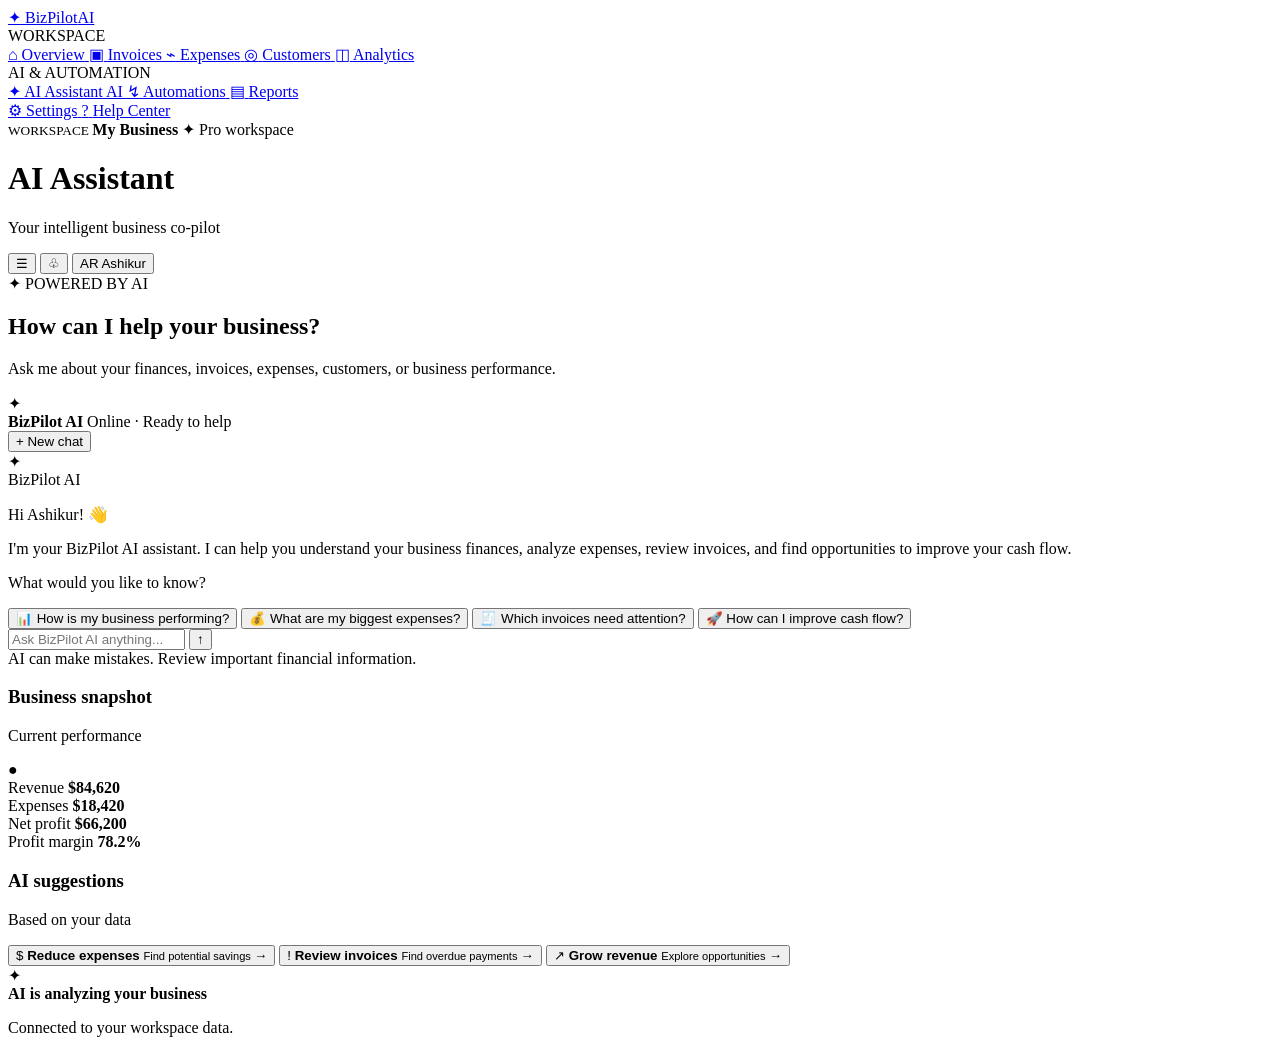
==== ai-assistant.html @ 926926c8 "Add BizPilot AI website with mobile navbar fix" ====
<!DOCTYPE html>
<html lang="en">

<head>

    <meta charset="UTF-8">

    <meta
        name="viewport"
        content="width=device-width, initial-scale=1.0"
    >

    <meta
        name="description"
        content="BizPilot AI intelligent business assistant"
    >

    <title>AI Assistant — BizPilot AI</title>
    <link rel="icon" type="image/png" href="images/favicon.png">
    <link rel="shortcut icon" href="images/favicon.ico">



    <!-- Google Fonts -->

    <link
        rel="preconnect"
        href="https://fonts.googleapis.com"
    >

    <link
        rel="preconnect"
        href="https://fonts.googleapis.com"
        crossorigin
    >

    <link
        href="https://fonts.googleapis.com/css2?family=DM+Sans:wght@400;500;600;700&family=Space+Grotesk:wght@400;500;600;700&display=swap"
        rel="stylesheet"
    >


    <!-- CSS -->

    <link
        rel="stylesheet"
        href="css/style.css"
    >

    <link
        rel="stylesheet"
        href="css/respon.css"
    >

</head>


<body>


<div class="dashboard-page">

    <div class="dashboard-bg"></div>


    <div class="dashboard-layout">


        <!-- =================================================
             SIDEBAR
        ================================================== -->

        <aside
            class="dashboard-sidebar"
            id="dashboardSidebar"
        >

            <!-- LOGO -->

            <a
                href="index.html"
                class="dashboard-logo"
            >

                <span class="dashboard-logo-icon">
                    ✦
                </span>

                <span class="dashboard-logo-text">
                    BizPilot<span>AI</span>
                </span>

            </a>


            <!-- WORKSPACE -->

            <div class="sidebar-section">

                <span class="sidebar-label">
                    WORKSPACE
                </span>


                <nav class="dashboard-nav">

                    <a href="dashboard.html">

                        <span class="nav-icon">⌂</span>

                        <span>Overview</span>

                    </a>


                    <a href="invoices.html">

                        <span class="nav-icon">▣</span>

                        <span>Invoices</span>

                    </a>


                    <a href="expenses.html">

                        <span class="nav-icon">⌁</span>

                        <span>Expenses</span>

                    </a>


                    <a href="customers.html">

                        <span class="nav-icon">◎</span>

                        <span>Customers</span>

                    </a>


                    <a href="analytics.html">

                        <span class="nav-icon">◫</span>

                        <span>Analytics</span>

                    </a>

                </nav>

            </div>


            <!-- AI & AUTOMATION -->

            <div class="sidebar-section">

                <span class="sidebar-label">
                    AI & AUTOMATION
                </span>


                <nav class="dashboard-nav">

                    <a
                        href="ai-assistant.html"
                        class="active"
                    >

                        <span class="nav-icon">✦</span>

                        <span>AI Assistant</span>

                        <span class="ai-label">
                            AI
                        </span>

                    </a>


                    <a href="#">

                        <span class="nav-icon">↯</span>

                        <span>Automations</span>

                    </a>


                    <a href="#">

                        <span class="nav-icon">▤</span>

                        <span>Reports</span>

                    </a>

                </nav>

            </div>


            <!-- SIDEBAR BOTTOM -->

            <div class="sidebar-bottom">

                <nav class="dashboard-nav">

                    <a href="#">

                        <span class="nav-icon">⚙</span>

                        <span>Settings</span>

                    </a>


                    <a href="#">

                        <span class="nav-icon">?</span>

                        <span>Help Center</span>

                    </a>

                </nav>


                <div class="workspace-card">

                    <small>
                        WORKSPACE
                    </small>

                    <strong>
                        My Business
                    </strong>

                    <span class="workspace-plan">
                        ✦ Pro workspace
                    </span>

                </div>

            </div>

        </aside>



        <!-- =================================================
             MAIN
        ================================================== -->

        <main class="dashboard-main">


            <!-- HEADER -->

            <header class="dashboard-header">

                <div class="header-title">

                    <h1>
                        AI Assistant
                    </h1>

                    <p>
                        Your intelligent business co-pilot
                    </p>

                </div>


                <div class="header-actions">

                    <button
                        type="button"
                        class="mobile-dashboard-menu"
                        id="dashboardMenuBtn"
                        aria-label="Open menu"
                    >
                        ☰
                    </button>


                    <button
                        type="button"
                        class="header-icon"
                        id="notificationBtn"
                        aria-label="Notifications"
                    >
                        ♧
                    </button>


                    <button
                        type="button"
                        class="user-button"
                    >

                        <span class="user-avatar">
                            AR
                        </span>

                        <span>
                            Ashikur
                        </span>

                    </button>

                </div>

            </header>



            <!-- =================================================
                 CONTENT
            ================================================== -->

            <section class="dashboard-content ai-assistant-page">


                <!-- PAGE INTRO -->

                <div class="ai-page-heading">

                    <div>

                        <span class="ai-page-badge">
                            ✦ POWERED BY AI
                        </span>

                        <h2>
                            How can I help your business?
                        </h2>

                        <p>
                            Ask me about your finances, invoices, expenses, customers, or business performance.
                        </p>

                    </div>

                </div>



                <!-- =================================================
                     AI CHAT LAYOUT
                ================================================== -->

                <div class="ai-assistant-layout">


                    <!-- CHAT -->

                    <div class="dash-card ai-chat-card">


                        <!-- CHAT HEADER -->

                        <div class="ai-chat-header">

                            <div class="ai-agent-info">

                                <div class="ai-agent-avatar">
                                    ✦
                                </div>

                                <div>

                                    <strong>
                                        BizPilot AI
                                    </strong>

                                    <span>
                                        Online · Ready to help
                                    </span>

                                </div>

                            </div>


                            <button
                                type="button"
                                class="ai-new-chat-btn"
                                id="newChatBtn"
                            >
                                + New chat
                            </button>

                        </div>



                        <!-- CHAT MESSAGES -->

                        <div
                            class="ai-chat-messages"
                            id="aiChatMessages"
                        >


                            <!-- AI MESSAGE -->

                            <div class="ai-message assistant">

                                <div class="ai-message-avatar">
                                    ✦
                                </div>

                                <div class="ai-message-content">

                                    <span class="ai-message-name">
                                        BizPilot AI
                                    </span>

                                    <div class="ai-message-bubble">

                                        <p>
                                            Hi Ashikur! 👋
                                        </p>

                                        <p>
                                            I'm your BizPilot AI assistant. I can help you understand your business finances, analyze expenses, review invoices, and find opportunities to improve your cash flow.
                                        </p>

                                        <p>
                                            What would you like to know?
                                        </p>

                                    </div>

                                </div>

                            </div>


                            <!-- QUICK QUESTIONS -->

                            <div class="ai-quick-prompts">

                                <button
                                    type="button"
                                    class="ai-prompt-btn"
                                    data-prompt="How is my business performing this month?"
                                >
                                    📊 How is my business performing?
                                </button>


                                <button
                                    type="button"
                                    class="ai-prompt-btn"
                                    data-prompt="Show me my biggest expenses."
                                >
                                    💰 What are my biggest expenses?
                                </button>


                                <button
                                    type="button"
                                    class="ai-prompt-btn"
                                    data-prompt="Which invoices need my attention?"
                                >
                                    🧾 Which invoices need attention?
                                </button>


                                <button
                                    type="button"
                                    class="ai-prompt-btn"
                                    data-prompt="How can I improve my cash flow?"
                                >
                                    🚀 How can I improve cash flow?
                                </button>

                            </div>

                        </div>



                        <!-- CHAT INPUT -->

                        <form
                            class="ai-chat-input-area"
                            id="aiChatForm"
                        >

                            <div class="ai-chat-input-wrapper">

                                <input
                                    type="text"
                                    id="aiChatInput"
                                    placeholder="Ask BizPilot AI anything..."
                                    autocomplete="off"
                                >


                                <button
                                    type="submit"
                                    class="ai-send-btn"
                                    aria-label="Send message"
                                >
                                    ↑
                                </button>

                            </div>


                            <span class="ai-input-hint">
                                AI can make mistakes. Review important financial information.
                            </span>

                        </form>

                    </div>



                    <!-- =================================================
                         AI SIDEBAR
                    ================================================== -->

                    <aside class="ai-insights-column">


                        <!-- BUSINESS SNAPSHOT -->

                        <div class="dash-card ai-snapshot-card">

                            <div class="ai-side-heading">

                                <div>

                                    <h3>
                                        Business snapshot
                                    </h3>

                                    <p>
                                        Current performance
                                    </p>

                                </div>

                                <span>
                                    ●
                                </span>

                            </div>


                            <div class="ai-snapshot-item">

                                <span>
                                    Revenue
                                </span>

                                <strong>
                                    $84,620
                                </strong>

                            </div>


                            <div class="ai-snapshot-item">

                                <span>
                                    Expenses
                                </span>

                                <strong>
                                    $18,420
                                </strong>

                            </div>


                            <div class="ai-snapshot-item">

                                <span>
                                    Net profit
                                </span>

                                <strong>
                                    $66,200
                                </strong>

                            </div>


                            <div class="ai-snapshot-item">

                                <span>
                                    Profit margin
                                </span>

                                <strong>
                                    78.2%
                                </strong>

                            </div>

                        </div>



                        <!-- AI SUGGESTIONS -->

                        <div class="dash-card ai-suggestions-card">

                            <div class="ai-side-heading">

                                <div>

                                    <h3>
                                        AI suggestions
                                    </h3>

                                    <p>
                                        Based on your data
                                    </p>

                                </div>

                            </div>


                            <button
                                type="button"
                                class="ai-suggestion-item"
                                data-prompt="Find expenses that I could reduce."
                            >

                                <span class="ai-suggestion-icon">
                                    $
                                </span>

                                <span>

                                    <strong>
                                        Reduce expenses
                                    </strong>

                                    <small>
                                        Find potential savings
                                    </small>

                                </span>

                                <span>
                                    →
                                </span>

                            </button>


                            <button
                                type="button"
                                class="ai-suggestion-item"
                                data-prompt="Analyze my unpaid invoices."
                            >

                                <span class="ai-suggestion-icon">
                                    !
                                </span>

                                <span>

                                    <strong>
                                        Review invoices
                                    </strong>

                                    <small>
                                        Find overdue payments
                                    </small>

                                </span>

                                <span>
                                    →
                                </span>

                            </button>


                            <button
                                type="button"
                                class="ai-suggestion-item"
                                data-prompt="Give me three ways to grow revenue."
                            >

                                <span class="ai-suggestion-icon">
                                    ↗
                                </span>

                                <span>

                                    <strong>
                                        Grow revenue
                                    </strong>

                                    <small>
                                        Explore opportunities
                                    </small>

                                </span>

                                <span>
                                    →
                                </span>

                            </button>

                        </div>



                        <!-- AI STATUS -->

                        <div class="ai-status-card">

                            <span class="ai-status-icon">
                                ✦
                            </span>

                            <div>

                                <strong>
                                    AI is analyzing your business
                                </strong>

                                <p>
                                    Connected to your workspace data.
                                </p>

                            </div>

                        </div>

                    </aside>

                </div>


            </section>

        </main>

    </div>

</div>



<!-- JAVASCRIPT -->

<script src="js/main.js"></script>

<script src="js/assistant.js"></script>


</body>

</html>
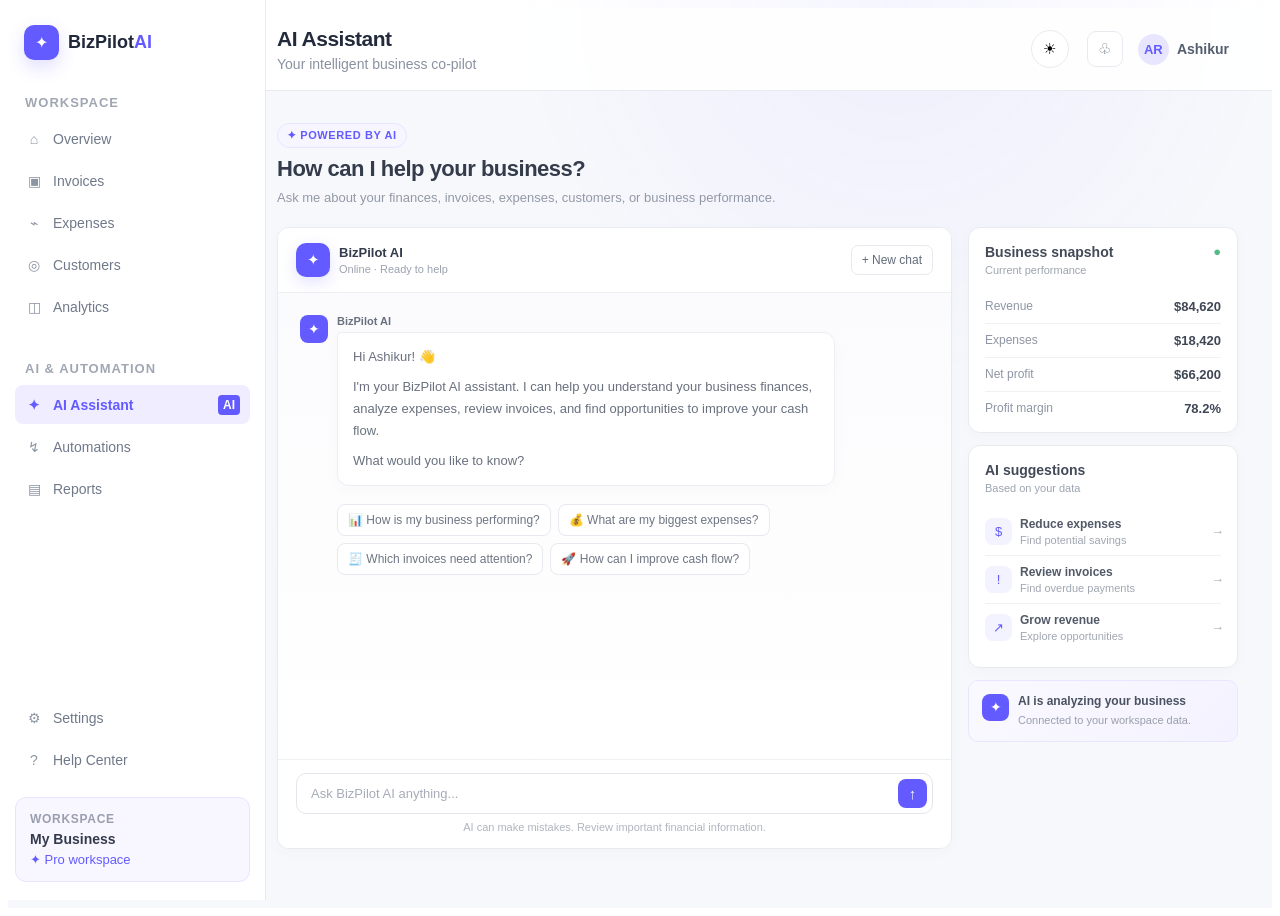
==== commit 60f9b4e6: "Refactor HTML structure and add theme toggle" ====
--- a/ai-assistant.html
+++ b/ai-assistant.html
@@ -15,9 +15,9 @@
         content="BizPilot AI intelligent business assistant"
     >
 
-    <title>AI Assistant — BizPilot AI</title>
-    <link rel="icon" type="image/png" href="images/favicon.png">
-    <link rel="shortcut icon" href="images/favicon.ico">
+    <title>AI Assistant — BizPilot AI</title>
+    <link rel="icon" type="image/png" href="images/favicon.png">
+    <link rel="shortcut icon" href="images/favicon.ico">
 
 
 
@@ -275,6 +275,17 @@
 
 
                 <div class="header-actions">
+
+                    <button
+                        type="button"
+                        class="theme-toggle-btn"
+                        id="themeToggleBtn"
+                        aria-label="Toggle dark mode"
+                        title="Toggle dark mode"
+                    >
+                        <span class="theme-icon-light">☀</span>
+                        <span class="theme-icon-dark">☾</span>
+                    </button>
 
                     <button
                         type="button"
@@ -767,4 +778,4 @@
 
 </body>
 
-</html>+</html>
--- a/css/style.css
+++ b/css/style.css
@@ -0,0 +1,6958 @@
+/* =========================================================
+   BIZPILOT AI — LANDING PAGE
+   Add at the END of style.css
+========================================================= */
+
+
+/* =========================================================
+   LANDING VARIABLES
+========================================================= */
+
+.landing-page {
+    --landing-primary: #635bff;
+    --landing-primary-dark: #5148e8;
+    --landing-text: #182033;
+    --landing-muted: #737c8d;
+    --landing-border: #e8eaf0;
+    --landing-bg: #ffffff;
+    --landing-soft: #f7f8fc;
+
+    position: relative;
+
+    width: 100%;
+    min-height: 100vh;
+
+    overflow: hidden;
+
+    background: #ffffff;
+
+    color: var(--landing-text);
+}
+
+
+/* =========================================================
+   COMMON CONTAINER
+========================================================= */
+
+.landing-container {
+    width: min(1180px, calc(100% - 48px));
+
+    margin: 0 auto;
+}
+
+
+/* =========================================================
+   HEADER
+========================================================= */
+
+.landing-header {
+    position: relative;
+    z-index: 100;
+
+    width: 100%;
+
+    border-bottom: 1px solid rgba(232, 234, 240, 0.7);
+
+    background: rgba(255, 255, 255, 0.86);
+
+    backdrop-filter: blur(16px);
+    -webkit-backdrop-filter: blur(16px);
+}
+
+
+.landing-nav {
+    display: flex;
+    align-items: center;
+    justify-content: space-between;
+
+    min-height: 76px;
+
+    gap: 30px;
+}
+
+
+/* =========================================================
+   LOGO
+========================================================= */
+
+.landing-logo {
+    display: inline-flex;
+    align-items: center;
+
+    flex-shrink: 0;
+
+    gap: 9px;
+
+    color: var(--landing-text);
+
+    text-decoration: none;
+}
+
+
+.landing-logo-icon {
+    display: flex;
+    align-items: center;
+    justify-content: center;
+
+    width: 35px;
+    height: 35px;
+
+    border-radius: 10px;
+
+    background: var(--landing-primary);
+
+    color: #ffffff;
+
+    font-size: 16px;
+    font-weight: 700;
+
+    box-shadow:
+        0 7px 18px rgba(99, 91, 255, 0.22);
+}
+
+
+.landing-logo-name {
+    color: #1d2537;
+
+    font-family: "Space Grotesk", sans-serif;
+
+    font-size: 19px;
+    font-weight: 700;
+    letter-spacing: -0.4px;
+}
+
+
+.landing-logo-name span {
+    color: var(--landing-primary);
+}
+
+
+/* =========================================================
+   NAVIGATION
+========================================================= */
+
+.landing-navigation {
+    display: flex;
+    align-items: center;
+
+    gap: 30px;
+
+    margin-left: auto;
+}
+
+
+.landing-navigation a {
+    position: relative;
+
+    color: #697284;
+
+    font-size: 14px;
+    font-weight: 500;
+
+    text-decoration: none;
+
+    transition:
+        color 0.2s ease;
+}
+
+
+.landing-navigation a:hover {
+    color: var(--landing-primary);
+}
+
+
+/* =========================================================
+   NAV ACTIONS
+========================================================= */
+
+.landing-nav-actions {
+    display: flex;
+    align-items: center;
+
+    gap: 10px;
+}
+
+
+.landing-login-btn {
+    display: inline-flex;
+    align-items: center;
+    justify-content: center;
+
+    min-height: 38px;
+
+    padding: 0 13px;
+
+    color: #596274;
+
+    font-size: 15px;
+    font-weight: 600;
+
+    text-decoration: none;
+
+    transition:
+        color 0.2s ease;
+}
+
+
+.landing-login-btn:hover {
+    color: var(--landing-primary);
+}
+
+
+.landing-start-btn {
+    display: inline-flex;
+    align-items: center;
+    justify-content: center;
+
+    min-height: 39px;
+
+    padding: 0 17px;
+
+    border-radius: 9px;
+
+    background: var(--landing-primary);
+
+    color: #ffffff;
+
+    font-size: 14px;
+    font-weight: 600;
+
+    text-decoration: none;
+
+    box-shadow:
+        0 7px 18px rgba(99, 91, 255, 0.18);
+
+    transition:
+        background 0.2s ease,
+        transform 0.2s ease,
+        box-shadow 0.2s ease;
+}
+
+
+.landing-start-btn:hover {
+    background: var(--landing-primary-dark);
+
+    transform: translateY(-1px);
+
+    box-shadow:
+        0 10px 22px rgba(99, 91, 255, 0.25);
+}
+
+
+.landing-menu-btn {
+    display: none;
+
+    width: 39px;
+    height: 39px;
+
+    padding: 0;
+
+    border: 1px solid var(--landing-border);
+    border-radius: 9px;
+
+    background: #ffffff;
+
+    color: #4f5869;
+
+    font-size: 18px;
+
+    cursor: pointer;
+}
+
+
+/* =========================================================
+   HERO
+========================================================= */
+
+.landing-hero {
+    position: relative;
+
+    padding: 92px 0 75px;
+
+    text-align: center;
+
+    background:
+        radial-gradient(
+            circle at 50% 0%,
+            rgba(99, 91, 255, 0.09),
+            transparent 42%
+        );
+}
+
+
+.landing-hero::before {
+    content: "";
+
+    position: absolute;
+
+    top: 60px;
+    left: 50%;
+
+    width: 620px;
+    height: 360px;
+
+    transform: translateX(-50%);
+
+    border-radius: 50%;
+
+    background: rgba(99, 91, 255, 0.045);
+
+    filter: blur(50px);
+
+    pointer-events: none;
+}
+
+
+/* =========================================================
+   HERO BADGE
+========================================================= */
+
+.landing-hero-badge {
+    position: relative;
+    z-index: 1;
+
+    display: inline-flex;
+    align-items: center;
+
+    gap: 8px;
+
+    padding: 7px 12px;
+
+    border: 1px solid #e5e3ff;
+    border-radius: 30px;
+
+    background: #f8f7ff;
+
+    color: #625bc9;
+
+    font-size: 15px;
+    font-weight: 600;
+}
+
+
+.landing-hero-badge span {
+    color: var(--landing-primary);
+
+    font-size: 14px;
+}
+
+
+/* =========================================================
+   HERO TITLE
+========================================================= */
+
+.landing-hero-title {
+    position: relative;
+    z-index: 1;
+
+    max-width: 820px;
+
+    margin: 23px auto 0;
+
+    color: #172033;
+
+    font-family: "Space Grotesk", sans-serif;
+
+    font-size: clamp(48px, 6vw, 76px);
+    line-height: 1.04;
+
+    font-weight: 700;
+
+    letter-spacing: -3.2px;
+}
+
+
+.landing-hero-title span {
+    color: var(--landing-primary);
+}
+
+
+/* =========================================================
+   HERO TEXT
+========================================================= */
+
+.landing-hero-text {
+    position: relative;
+    z-index: 1;
+
+    max-width: 660px;
+
+    margin: 24px auto 0;
+
+    color: #727b8c;
+
+    font-size: 16px;
+    line-height: 1.75;
+}
+
+
+/* =========================================================
+   HERO ACTIONS
+========================================================= */
+
+.landing-hero-actions {
+    position: relative;
+    z-index: 1;
+
+    display: flex;
+    align-items: center;
+    justify-content: center;
+
+    gap: 11px;
+
+    margin-top: 30px;
+}
+
+
+.landing-primary-btn {
+    display: inline-flex;
+    align-items: center;
+    justify-content: center;
+
+    gap: 10px;
+
+    min-height: 45px;
+
+    padding: 0 19px;
+
+    border: 0;
+    border-radius: 10px;
+
+    background: var(--landing-primary);
+
+    color: #ffffff;
+
+    font-size: 14px;
+    font-weight: 700;
+
+    text-decoration: none;
+
+    box-shadow:
+        0 9px 22px rgba(99, 91, 255, 0.18);
+
+    transition:
+        background 0.2s ease,
+        transform 0.2s ease,
+        box-shadow 0.2s ease;
+}
+
+
+.landing-primary-btn:hover {
+    background: var(--landing-primary-dark);
+
+    transform: translateY(-2px);
+
+    box-shadow:
+        0 12px 26px rgba(99, 91, 255, 0.26);
+}
+
+
+.landing-primary-btn span {
+    font-size: 15px;
+}
+
+
+.landing-outline-btn {
+    display: inline-flex;
+    align-items: center;
+    justify-content: center;
+
+    gap: 9px;
+
+    min-height: 45px;
+
+    padding: 0 18px;
+
+    border: 1px solid #dedfe7;
+    border-radius: 10px;
+
+    background: #ffffff;
+
+    color: #596274;
+
+    font-size: 14px;
+    font-weight: 600;
+
+    text-decoration: none;
+
+    transition:
+        border-color 0.2s ease,
+        color 0.2s ease,
+        background 0.2s ease;
+}
+
+
+.landing-outline-btn:hover {
+    border-color: #c9c6ff;
+
+    background: #faf9ff;
+
+    color: var(--landing-primary);
+}
+
+
+.landing-outline-btn span {
+    font-size: 13px;
+}
+
+
+/* =========================================================
+   HERO TRUST
+========================================================= */
+
+.landing-trust {
+    position: relative;
+    z-index: 1;
+
+    display: flex;
+    align-items: center;
+    justify-content: center;
+
+    flex-wrap: wrap;
+
+    gap: 18px;
+
+    margin-top: 20px;
+
+    color: #9aa1ae;
+
+    font-size: 15px;
+}
+
+
+.landing-trust span {
+    white-space: nowrap;
+}
+
+
+/* =========================================================
+   PRODUCT PREVIEW
+========================================================= */
+
+.landing-product-preview {
+    position: relative;
+    z-index: 2;
+
+    width: 100%;
+
+    margin: 62px auto 0;
+
+    overflow: hidden;
+
+    border: 1px solid #dddfea;
+    border-radius: 17px;
+
+    background: #ffffff;
+
+    text-align: left;
+
+    box-shadow:
+        0 30px 70px rgba(31, 37, 56, 0.12),
+        0 5px 20px rgba(31, 37, 56, 0.04);
+}
+
+
+/* =========================================================
+   BROWSER BAR
+========================================================= */
+
+.preview-browser-bar {
+    display: flex;
+    align-items: center;
+
+    height: 42px;
+
+    padding: 0 15px;
+
+    border-bottom: 1px solid #eceef3;
+
+    background: #fafbfc;
+}
+
+
+.preview-browser-dots {
+    display: flex;
+
+    gap: 5px;
+}
+
+
+.preview-browser-dots span {
+    display: block;
+
+    width: 7px;
+    height: 7px;
+
+    border-radius: 50%;
+
+    background: #d7dae2;
+}
+
+
+.preview-browser-address {
+    position: absolute;
+
+    left: 50%;
+
+    transform: translateX(-50%);
+
+    min-width: 220px;
+
+    padding: 5px 13px;
+
+    border: 1px solid #e7e9ee;
+    border-radius: 6px;
+
+    background: #ffffff;
+
+    color: #9ba2af;
+
+    font-size: 13px;
+
+    text-align: center;
+}
+
+
+/* =========================================================
+   PREVIEW DASHBOARD
+========================================================= */
+
+.preview-dashboard {
+    display: grid;
+
+    grid-template-columns: 185px minmax(0, 1fr);
+
+    min-height: 490px;
+}
+
+
+/* =========================================================
+   PREVIEW SIDEBAR
+========================================================= */
+
+.preview-sidebar {
+    padding: 22px 13px;
+
+    border-right: 1px solid #eceef3;
+
+    background: #fbfbfd;
+}
+
+
+.preview-sidebar-logo {
+    display: flex;
+    align-items: center;
+
+    gap: 7px;
+
+    margin-bottom: 30px;
+
+    padding-left: 7px;
+
+    color: #252c3d;
+
+    font-family: "Space Grotesk", sans-serif;
+
+    font-size: 14px;
+    font-weight: 700;
+}
+
+
+.preview-sidebar-logo span:first-child {
+    display: flex;
+    align-items: center;
+    justify-content: center;
+
+    width: 23px;
+    height: 23px;
+
+    border-radius: 7px;
+
+    background: var(--landing-primary);
+
+    color: #ffffff;
+
+    font-size: 14px;
+}
+
+
+.preview-sidebar-logo span:last-child {
+    color: var(--landing-primary);
+}
+
+
+.preview-sidebar-label {
+    display: block;
+
+    margin: 0 7px 9px;
+
+    color: #a1a8b5;
+
+    font-size: 12px;
+    font-weight: 700;
+
+    letter-spacing: 0.7px;
+}
+
+
+.preview-sidebar-label:not(:first-of-type) {
+    margin-top: 27px;
+}
+
+
+.preview-nav-item {
+    display: flex;
+    align-items: center;
+
+    gap: 9px;
+
+    min-height: 32px;
+
+    margin-bottom: 3px;
+
+    padding: 0 8px;
+
+    border-radius: 7px;
+
+    color: #747d8e;
+
+    font-size: 13px;
+}
+
+
+.preview-nav-item span {
+    width: 13px;
+
+    color: #8b93a1;
+
+    text-align: center;
+}
+
+
+.preview-nav-item.active {
+    background: #efedff;
+
+    color: var(--landing-primary);
+
+    font-weight: 600;
+}
+
+
+.preview-nav-item.active span {
+    color: var(--landing-primary);
+}
+
+
+.preview-nav-item b {
+    margin-left: auto;
+
+    padding: 2px 5px;
+
+    border-radius: 4px;
+
+    background: var(--landing-primary);
+
+    color: #ffffff;
+
+    font-size: 11px;
+}
+
+
+/* =========================================================
+   PREVIEW CONTENT
+========================================================= */
+
+.preview-content {
+    min-width: 0;
+
+    padding: 25px 26px;
+
+    background: #ffffff;
+}
+
+
+.preview-content-header {
+    display: flex;
+    align-items: flex-start;
+    justify-content: space-between;
+
+    gap: 15px;
+}
+
+
+.preview-content-header h3 {
+    margin: 0 0 5px;
+
+    color: #252c3d;
+
+    font-family: "Space Grotesk", sans-serif;
+
+    font-size: 18px;
+    font-weight: 700;
+}
+
+
+.preview-content-header p {
+    margin: 0;
+
+    color: #929aa8;
+
+    font-size: 13px;
+}
+
+
+.preview-user {
+    display: flex;
+    align-items: center;
+    justify-content: center;
+
+    width: 31px;
+    height: 31px;
+
+    border-radius: 50%;
+
+    background: #e9e7ff;
+
+    color: var(--landing-primary);
+
+    font-size: 13px;
+    font-weight: 700;
+}
+
+
+/* =========================================================
+   PREVIEW STAT GRID
+========================================================= */
+
+.preview-stat-grid {
+    display: grid;
+
+    grid-template-columns: repeat(4, 1fr);
+
+    gap: 10px;
+
+    margin-top: 24px;
+}
+
+
+.preview-stat-card {
+    min-width: 0;
+
+    padding: 14px;
+
+    border: 1px solid #eceef3;
+    border-radius: 10px;
+
+    background: #ffffff;
+}
+
+
+.preview-stat-card span {
+    display: block;
+
+    margin-bottom: 8px;
+
+    color: #8e96a5;
+
+    font-size: 13px;
+}
+
+
+.preview-stat-card strong {
+    display: block;
+
+    color: #293145;
+
+    font-family: "Space Grotesk", sans-serif;
+
+    font-size: 17px;
+    font-weight: 700;
+}
+
+
+.preview-stat-card small {
+    display: block;
+
+    margin-top: 5px;
+
+    color: #5eae88;
+
+    font-size: 12px;
+}
+
+
+/* =========================================================
+   PREVIEW LOWER GRID
+========================================================= */
+
+.preview-lower-grid {
+    display: grid;
+
+    grid-template-columns: minmax(0, 1fr) 220px;
+
+    gap: 12px;
+
+    margin-top: 14px;
+}
+
+
+/* =========================================================
+   CHART CARD
+========================================================= */
+
+.preview-chart-card {
+    min-height: 225px;
+
+    padding: 17px;
+
+    border: 1px solid #eceef3;
+    border-radius: 11px;
+
+    background: #ffffff;
+}
+
+
+.preview-card-title {
+    display: flex;
+    align-items: flex-start;
+    justify-content: space-between;
+
+    gap: 10px;
+}
+
+
+.preview-card-title strong {
+    display: block;
+
+    color: #343b4b;
+
+    font-size: 14px;
+}
+
+
+.preview-card-title small {
+    display: block;
+
+    margin-top: 3px;
+
+    color: #a0a7b3;
+
+    font-size: 12px;
+}
+
+
+.preview-card-title > span {
+    color: #353d50;
+
+    font-size: 14px;
+    font-weight: 700;
+}
+
+
+/* =========================================================
+   CHART
+========================================================= */
+
+.preview-chart {
+    display: flex;
+    align-items: flex-end;
+
+    gap: 7px;
+
+    height: 145px;
+
+    margin-top: 18px;
+
+    padding: 10px 5px 0;
+
+    border-bottom: 1px solid #edf0f4;
+
+    background:
+        repeating-linear-gradient(
+            to top,
+            transparent 0,
+            transparent 35px,
+            #f0f1f5 36px
+        );
+}
+
+
+.preview-chart-line {
+    flex: 1;
+
+    min-width: 8px;
+
+    max-width: 20 px;
+
+    border-radius: 4px 4px 0 0;
+
+    background: #8d87ff;
+
+    opacity: 0.9;
+}
+
+
+/* =========================================================
+   AI PREVIEW CARD
+========================================================= */
+
+.preview-ai-card {
+    position: relative;
+
+    min-height: 225px;
+
+    padding: 19px;
+
+    overflow: hidden;
+
+    border: 1px solid #e5e3ff;
+    border-radius: 11px;
+
+    background:
+        linear-gradient(
+            145deg,
+            #f7f6ff,
+            #ffffff
+        );
+}
+
+
+.preview-ai-icon {
+    display: flex;
+    align-items: center;
+    justify-content: center;
+
+    width: 34px;
+    height: 34px;
+
+    margin-bottom: 14px;
+
+    border-radius: 10px;
+
+    background: var(--landing-primary);
+
+    color: #ffffff;
+
+    font-size: 15px;
+
+    box-shadow:
+        0 7px 16px rgba(99, 91, 255, 0.18);
+}
+
+
+.preview-ai-card strong {
+    display: block;
+
+    margin-bottom: 8px;
+
+    color: #343b4b;
+
+    font-size: 14px;
+}
+
+
+.preview-ai-card p {
+    margin: 0;
+
+    color: #7c8493;
+
+    font-size: 13px;
+    line-height: 1.7;
+}
+
+
+.preview-ai-card a {
+    position: absolute;
+
+    left: 19px;
+    bottom: 18px;
+
+    color: var(--landing-primary);
+
+    font-size: 13px;
+    font-weight: 700;
+
+    text-decoration: none;
+}
+
+
+/* =========================================================
+   SECTION
+========================================================= */
+
+.landing-section {
+    padding: 105px 0;
+}
+
+
+.landing-section-heading {
+    max-width: 650px;
+
+    margin: 0 auto 52px;
+
+    text-align: center;
+}
+
+
+.landing-section-heading > span {
+    display: inline-block;
+
+    margin-bottom: 12px;
+
+    color: var(--landing-primary);
+
+    font-size: 13px;
+    font-weight: 700;
+
+    letter-spacing: 1.3px;
+}
+
+
+.landing-section-heading h2 {
+    margin: 0;
+
+    color: #1b2335;
+
+    font-family: "Space Grotesk", sans-serif;
+
+    font-size: clamp(30px, 4vw, 45px);
+
+    line-height: 1.15;
+
+    letter-spacing: -1.5px;
+}
+
+
+.landing-section-heading p {
+    max-width: 550px;
+
+    margin: 15px auto 0;
+
+    color: #7c8595;
+
+    font-size: 14px;
+
+    line-height: 1.7;
+}
+
+
+/* =========================================================
+   FEATURES
+========================================================= */
+
+.landing-feature-grid {
+    display: grid;
+
+    grid-template-columns: repeat(3, 1fr);
+
+    gap: 16px;
+}
+
+
+.landing-feature-card {
+    min-height: 225px;
+
+    padding: 24px;
+
+    border: 1px solid var(--landing-border);
+    border-radius: 14px;
+
+    background: #ffffff;
+
+    transition:
+        transform 0.25s ease,
+        box-shadow 0.25s ease,
+        border-color 0.25s ease;
+}
+
+
+.landing-feature-card:hover {
+    transform: translateY(-4px);
+
+    border-color: #dcd9ff;
+
+    box-shadow:
+        0 16px 35px rgba(31, 37, 56, 0.07);
+}
+
+
+.landing-feature-icon {
+    display: flex;
+    align-items: center;
+    justify-content: center;
+
+    width: 40px;
+    height: 40px;
+
+    margin-bottom: 20px;
+
+    border-radius: 11px;
+
+    background: #f0efff;
+
+    color: var(--landing-primary);
+
+    font-size: 16px;
+    font-weight: 700;
+}
+
+
+.landing-feature-card h3 {
+    margin: 0 0 8px;
+
+    color: #2b3345;
+
+    font-family: "Space Grotesk", sans-serif;
+
+    font-size: 16px;
+}
+
+
+.landing-feature-card p {
+    margin: 0;
+
+    color: #7c8595;
+
+    font-size: 14px;
+
+    line-height: 1.7;
+}
+
+
+.landing-feature-card a {
+    display: inline-block;
+
+    margin-top: 17px;
+
+    color: var(--landing-primary);
+
+    font-size: 14px;
+    font-weight: 700;
+
+    text-decoration: none;
+}
+
+
+/* =========================================================
+   HOW IT WORKS
+========================================================= */
+
+.landing-how-section {
+    background: #f8f9fc;
+}
+
+
+.landing-steps {
+    display: grid;
+
+    grid-template-columns: repeat(3, 1fr);
+
+    gap: 18px;
+}
+
+
+.landing-step {
+    position: relative;
+
+    padding: 28px;
+
+    border: 1px solid #e8eaf0;
+    border-radius: 14px;
+
+    background: #ffffff;
+}
+
+
+.landing-step-number {
+    position: absolute;
+
+    top: 20px;
+    right: 21px;
+
+    color: #d7d9e1;
+
+    font-family: "Space Grotesk", sans-serif;
+
+    font-size: 14px;
+    font-weight: 700;
+}
+
+
+.landing-step-icon {
+    display: flex;
+    align-items: center;
+    justify-content: center;
+
+    width: 43px;
+    height: 43px;
+
+    margin-bottom: 21px;
+
+    border-radius: 12px;
+
+    background: #f0efff;
+
+    color: var(--landing-primary);
+
+    font-size: 17px;
+    font-weight: 700;
+}
+
+
+.landing-step h3 {
+    margin: 0 0 9px;
+
+    color: #2b3345;
+
+    font-family: "Space Grotesk", sans-serif;
+
+    font-size: 16px;
+}
+
+
+.landing-step p {
+    margin: 0;
+
+    color: #7d8696;
+
+    font-size: 14px;
+
+    line-height: 1.7;
+}
+
+
+/* =========================================================
+   SOLUTIONS
+========================================================= */
+
+.landing-solution-box {
+    display: grid;
+
+    grid-template-columns: 1fr 0.85fr;
+
+    min-height: 440px;
+
+    overflow: hidden;
+
+    border-radius: 19px;
+
+    background:
+        linear-gradient(
+            135deg,
+            #f3f2ff,
+            #fafaff
+        );
+
+    border: 1px solid #e4e2ff;
+}
+
+
+.landing-solution-content {
+    align-self: center;
+
+    padding: 60px;
+}
+
+
+.landing-solution-content > span {
+    display: block;
+
+    margin-bottom: 14px;
+
+    color: var(--landing-primary);
+
+    font-size: 13px;
+    font-weight: 700;
+
+    letter-spacing: 1px;
+}
+
+
+.landing-solution-content h2 {
+    margin: 0;
+
+    color: #1c2436;
+
+    font-family: "Space Grotesk", sans-serif;
+
+    font-size: 40px;
+
+    line-height: 1.12;
+
+    letter-spacing: -1.5px;
+}
+
+
+.landing-solution-content p {
+    max-width: 480px;
+
+    margin: 19px 0 26px;
+
+    color: #737d8e;
+
+    font-size: 15px;
+
+    line-height: 1.75;
+}
+
+
+.landing-solution-visual {
+    position: relative;
+
+    min-height: 440px;
+
+    overflow: hidden;
+}
+
+
+.landing-solution-orb {
+    position: absolute;
+
+    top: 50%;
+    left: 50%;
+
+    display: flex;
+    align-items: center;
+    justify-content: center;
+
+    width: 170px;
+    height: 170px;
+
+    transform: translate(-50%, -50%);
+
+    border-radius: 50%;
+
+    background:
+        radial-gradient(
+            circle,
+            #807aff,
+            #635bff 55%,
+            #4e46df
+        );
+
+    color: #ffffff;
+
+    font-size: 50px;
+
+    box-shadow:
+        0 30px 70px rgba(99, 91, 255, 0.28);
+}
+
+
+.landing-floating-card {
+    position: absolute;
+
+    z-index: 2;
+
+    display: flex;
+    flex-direction: column;
+
+    padding: 15px 17px;
+
+    border: 1px solid #e8e8f3;
+    border-radius: 11px;
+
+    background: rgba(255, 255, 255, 0.95);
+
+    box-shadow:
+        0 14px 35px rgba(31, 37, 56, 0.10);
+}
+
+
+.landing-floating-card span {
+    color: #8d95a4;
+
+    font-size: 13px;
+}
+
+
+.landing-floating-card strong {
+    margin-top: 5px;
+
+    color: #2e3547;
+
+    font-size: 15px;
+}
+
+
+.landing-floating-card small {
+    margin-top: 4px;
+
+    color: #5cae88;
+
+    font-size: 12px;
+}
+
+
+.landing-floating-card.card-one {
+    top: 70px;
+    left: 40px;
+}
+
+
+.landing-floating-card.card-two {
+    right: 35px;
+    bottom: 65px;
+}
+
+
+.landing-solution-visual::before,
+.landing-solution-visual::after {
+    content: "";
+
+    position: absolute;
+
+    border: 1px solid rgba(99, 91, 255, 0.10);
+
+    border-radius: 50%;
+}
+
+
+.landing-solution-visual::before {
+    width: 340px;
+    height: 340px;
+
+    top: 50%;
+    left: 50%;
+
+    transform: translate(-50%, -50%);
+}
+
+
+.landing-solution-visual::after {
+    width: 260px;
+    height: 260px;
+
+    top: 50%;
+    left: 50%;
+
+    transform: translate(-50%, -50%);
+}
+
+
+/* =========================================================
+   PRICING
+========================================================= */
+
+.landing-pricing-card {
+    display: grid;
+
+    grid-template-columns: 1fr auto auto;
+
+    align-items: center;
+
+    gap: 45px;
+
+    padding: 34px 38px;
+
+    border: 1px solid #e2e3ea;
+    border-radius: 16px;
+
+    background: #ffffff;
+
+    box-shadow:
+        0 15px 40px rgba(31, 37, 56, 0.05);
+
+    transition:
+        transform 0.25s ease,
+        box-shadow 0.25s ease;
+}
+
+
+.landing-pricing-card:hover {
+    transform: translateY(-4px);
+
+    box-shadow:
+        0 20px 48px rgba(31, 37, 56, 0.09);
+}
+
+
+.landing-pricing-info > span {
+    color: var(--landing-primary);
+
+    font-size: 13px;
+    font-weight: 700;
+
+    letter-spacing: 1px;
+}
+
+
+.landing-pricing-info h3 {
+    margin: 9px 0 6px;
+
+    color: #2a3244;
+
+    font-family: "Space Grotesk", sans-serif;
+
+    font-size: 19px;
+}
+
+
+.landing-pricing-info p {
+    margin: 0;
+
+    color: #89919f;
+
+    font-size: 14px;
+}
+
+
+.landing-price {
+    display: flex;
+    align-items: baseline;
+
+    color: #252d3f;
+}
+
+
+.landing-price strong {
+    font-family: "Space Grotesk", sans-serif;
+
+    font-size: 34px;
+}
+
+
+.landing-price span {
+    color: #8a92a1;
+
+    font-size: 14px;
+}
+
+
+/* =========================================================
+   FINAL CTA
+========================================================= */
+
+.landing-final-cta {
+    padding: 25px 0 100px;
+}
+
+
+.landing-cta-box {
+    padding: 70px 30px;
+
+    border-radius: 19px;
+
+    background:
+        linear-gradient(
+            135deg,
+            #6159f4,
+            #7169ff
+        );
+
+    color: #ffffff;
+
+    text-align: center;
+
+    box-shadow:
+        0 25px 55px rgba(99, 91, 255, 0.18);
+}
+
+
+.landing-cta-icon {
+    display: flex;
+    align-items: center;
+    justify-content: center;
+
+    width: 46px;
+    height: 46px;
+
+    margin: 0 auto 19px;
+
+    border: 1px solid rgba(255, 255, 255, 0.22);
+    border-radius: 13px;
+
+    background: rgba(255, 255, 255, 0.13);
+
+    font-size: 18px;
+}
+
+
+.landing-cta-box h2 {
+    max-width: 650px;
+
+    margin: 0 auto;
+
+    font-family: "Space Grotesk", sans-serif;
+
+    font-size: 38px;
+
+    line-height: 1.15;
+
+    letter-spacing: -1px;
+}
+
+
+.landing-cta-box p {
+    margin: 15px auto 25px;
+
+    color: rgba(255, 255, 255, 0.76);
+
+    font-size: 15px;
+}
+
+
+.landing-cta-box .landing-primary-btn {
+    background: #ffffff;
+
+    color: var(--landing-primary);
+
+    box-shadow: none;
+}
+
+
+.landing-cta-box .landing-primary-btn:hover {
+    background: #f6f5ff;
+
+    color: var(--landing-primary-dark);
+}
+
+
+/* =========================================================
+   FOOTER
+========================================================= */
+
+.landing-footer {
+    border-top: 1px solid #e9ebf0;
+
+    background: #fbfcfd;
+}
+
+
+.landing-footer-main {
+    display: grid;
+
+    grid-template-columns: 1fr auto;
+
+    gap: 80px;
+
+    padding: 55px 0;
+}
+
+
+.landing-footer-brand {
+    max-width: 300px;
+}
+
+
+.landing-footer-brand p {
+    margin: 14px 0 0;
+
+    color: #8b93a1;
+
+    font-size: 14px;
+
+    line-height: 1.7;
+}
+
+
+.landing-footer-links {
+    display: grid;
+
+    grid-template-columns:
+        repeat(3, minmax(100px, 1fr));
+
+    gap: 55px;
+}
+
+
+.landing-footer-links div {
+    display: flex;
+    flex-direction: column;
+
+    gap: 10px;
+}
+
+
+.landing-footer-links strong {
+    margin-bottom: 3px;
+
+    color: #353d4e;
+
+    font-size: 14px;
+}
+
+
+.landing-footer-links a {
+    color: #858e9d;
+
+    font-size: 14px;
+
+    text-decoration: none;
+
+    transition:
+        color 0.2s ease;
+}
+
+
+.landing-footer-links a:hover {
+    color: var(--landing-primary);
+}
+
+
+.landing-footer-bottom {
+    display: flex;
+    align-items: center;
+    justify-content: space-between;
+
+    gap: 20px;
+
+    padding: 17px 0;
+
+    border-top: 1px solid #e9ebf0;
+
+    color: #a0a7b3;
+
+    font-size: 13px;
+}
+
+
+.landing-footer-credit {
+    display: flex;
+    align-items: center;
+
+    gap: 14px;
+}
+
+
+.footer-social-links {
+    display: flex;
+    align-items: center;
+
+    gap: 8px;
+}
+
+
+.footer-social-btn {
+    display: flex;
+    align-items: center;
+    justify-content: center;
+
+    width: 30px;
+    height: 30px;
+
+    border-radius: 50%;
+    border: 1px solid #e9ebf0;
+
+    background: #ffffff;
+
+    color: #ffffff;
+
+    font-size: 11px;
+    font-weight: 700;
+
+    text-decoration: none;
+
+    transition:
+        transform 0.2s ease,
+        box-shadow 0.2s ease;
+}
+
+
+.footer-social-btn:hover {
+    transform: translateY(-2px);
+
+    box-shadow: 0 6px 14px rgba(20, 24, 38, 0.12);
+}
+
+
+.footer-social-fiverr {
+    background: #1dbf73;
+}
+
+
+.footer-social-contra {
+    background: #0f0f10;
+}
+
+
+.footer-social-linkedin {
+    background: #0a66c2;
+}
+
+
+.footer-social-pinterest {
+    background: #e60023;
+}
+
+
+/* =========================================================
+   LANDING BACKGROUND
+========================================================= */
+
+.landing-page::after {
+    content: "";
+
+    position: absolute;
+
+    top: 0;
+    right: -300px;
+
+    width: 500px;
+    height: 500px;
+
+    border-radius: 50%;
+
+    background: rgba(99, 91, 255, 0.025);
+
+    filter: blur(40px);
+
+    pointer-events: none;
+
+    z-index: 0;
+}
+
+
+/* =========================================================
+   BIZPILOT AI — DASHBOARD
+   Add at the END of style.css
+========================================================= */
+
+
+/* =========================================================
+   DASHBOARD PAGE
+========================================================= */
+
+.dashboard-page {
+    --dashboard-primary: #635bff;
+    --dashboard-primary-dark: #5148e8;
+    --dashboard-text: #20283a;
+    --dashboard-muted: #7d8696;
+    --dashboard-border: #e8eaf0;
+    --dashboard-bg: #f7f8fc;
+
+    min-height: 100vh;
+
+    background: var(--dashboard-bg);
+
+    color: var(--dashboard-text);
+
+    font-family: "DM Sans", sans-serif;
+}
+
+
+.dashboard-bg {
+    position: fixed;
+
+    inset: 0;
+
+    z-index: 0;
+
+    pointer-events: none;
+
+    background:
+        radial-gradient(
+            circle at 70% 0%,
+            rgba(99, 91, 255, 0.06),
+            transparent 30%
+        );
+}
+
+
+.dashboard-layout {
+    position: relative;
+    z-index: 1;
+
+    display: flex;
+
+    min-height: 100vh;
+}
+
+
+/* =========================================================
+   SIDEBAR
+========================================================= */
+
+.dashboard-sidebar {
+    position: fixed;
+
+    top: 0;
+    left: 0;
+    bottom: 0;
+
+    z-index: 100;
+
+    display: flex;
+    flex-direction: column;
+
+    width: 235px;
+
+    padding: 25px 15px 18px;
+
+    border-right: 1px solid var(--dashboard-border);
+
+    background: rgba(255, 255, 255, 0.96);
+
+    overflow-y: auto;
+}
+
+
+.dashboard-logo {
+    display: flex;
+    align-items: center;
+
+    gap: 9px;
+
+    padding: 0 9px;
+
+    color: var(--dashboard-text);
+
+    text-decoration: none;
+}
+
+
+.dashboard-logo-icon {
+    display: flex;
+    align-items: center;
+    justify-content: center;
+
+    width: 35px;
+    height: 35px;
+
+    border-radius: 10px;
+
+    background: var(--dashboard-primary);
+
+    color: #fff;
+
+    font-size: 16px;
+
+    box-shadow:
+        0 7px 18px rgba(99, 91, 255, 0.20);
+}
+
+
+.dashboard-logo-text {
+    font-family: "Space Grotesk", sans-serif;
+
+    font-size: 18px;
+    font-weight: 700;
+}
+
+
+.dashboard-logo-text span {
+    color: var(--dashboard-primary);
+}
+
+
+/* =========================================================
+   SIDEBAR SECTION
+========================================================= */
+
+.sidebar-section {
+    margin-top: 35px;
+}
+
+
+.sidebar-label {
+    display: block;
+
+    padding: 0 10px 9px;
+
+    color: #a0a7b3;
+
+    font-size: 13px;
+    font-weight: 700;
+
+    letter-spacing: 1px;
+}
+
+
+.dashboard-nav {
+    display: flex;
+    flex-direction: column;
+
+    gap: 3px;
+}
+
+
+.dashboard-nav a {
+    position: relative;
+
+    display: flex;
+    align-items: center;
+
+    min-height: 39px;
+
+    gap: 10px;
+
+    padding: 0 10px;
+
+    border-radius: 8px;
+
+    color: #70798a;
+
+    font-size: 14px;
+    font-weight: 500;
+
+    text-decoration: none;
+
+    transition:
+        background 0.2s ease,
+        color 0.2s ease;
+}
+
+
+.dashboard-nav a:hover {
+    background: #f5f4ff;
+
+    color: var(--dashboard-primary);
+}
+
+
+.dashboard-nav a.active {
+    background: #efedff;
+
+    color: var(--dashboard-primary);
+
+    font-weight: 600;
+}
+
+
+.nav-icon {
+    display: flex;
+    align-items: center;
+    justify-content: center;
+
+    width: 18px;
+
+    color: #8d95a3;
+
+    font-size: 14px;
+}
+
+
+.dashboard-nav a.active .nav-icon {
+    color: var(--dashboard-primary);
+}
+
+
+.ai-label {
+    margin-left: auto;
+
+    padding: 3px 5px;
+
+    border-radius: 4px;
+
+    background: var(--dashboard-primary);
+
+    color: #fff;
+
+    font-size: 12px;
+    font-weight: 700;
+}
+
+
+/* =========================================================
+   SIDEBAR BOTTOM
+========================================================= */
+
+.sidebar-bottom {
+    margin-top: auto;
+}
+
+
+.workspace-card {
+    display: flex;
+    flex-direction: column;
+
+    gap: 5px;
+
+    margin-top: 18px;
+
+    padding: 14px;
+
+    border: 1px solid #e6e4ff;
+
+    border-radius: 11px;
+
+    background: #f8f7ff;
+
+    cursor: pointer;
+
+    transition:
+        background 0.2s ease,
+        border-color 0.2s ease;
+}
+
+
+.workspace-card:hover {
+    background: #f0edff;
+
+    border-color: var(--dashboard-primary);
+}
+
+
+.workspace-card small {
+    color: #9a9eae;
+
+    font-size: 12px;
+    font-weight: 700;
+
+    letter-spacing: 0.7px;
+}
+
+
+.workspace-card strong {
+    color: #343b4d;
+
+    font-size: 14px;
+}
+
+
+.workspace-plan {
+    color: var(--dashboard-primary);
+
+    font-size: 13px;
+}
+
+
+/* =========================================================
+   MAIN
+========================================================= */
+
+.dashboard-main {
+    width: calc(100% - 235px);
+
+    min-height: 100vh;
+
+    margin-left: 235px;
+}
+
+
+/* =========================================================
+   HEADER
+========================================================= */
+
+.dashboard-header {
+    display: flex;
+    align-items: center;
+    justify-content: space-between;
+
+    min-height: 82px;
+
+    padding: 0 34px;
+
+    border-bottom: 1px solid var(--dashboard-border);
+
+    background: rgba(255, 255, 255, 0.90);
+}
+
+
+.header-title h1 {
+    margin: 0 0 5px;
+
+    color: #222a3b;
+
+    font-family: "Space Grotesk", sans-serif;
+
+    font-size: 21px;
+    font-weight: 700;
+
+    letter-spacing: -0.5px;
+}
+
+
+.header-title p {
+    margin: 0;
+
+    color: #8a92a0;
+
+    font-size: 14px;
+}
+
+
+.header-actions {
+    display: flex;
+    align-items: center;
+
+    gap: 12px;
+}
+
+
+.header-icon {
+    display: flex;
+    align-items: center;
+    justify-content: center;
+
+    width: 36px;
+    height: 36px;
+
+    border: 1px solid var(--dashboard-border);
+    border-radius: 9px;
+
+    background: #fff;
+
+    color: #70798a;
+
+    font-size: 15px;
+
+    cursor: pointer;
+}
+
+
+.user-button {
+    display: flex;
+    align-items: center;
+
+    gap: 8px;
+
+    padding: 3px 9px 3px 3px;
+
+    border: 0;
+    border-radius: 25px;
+
+    background: transparent;
+
+    color: #555e6f;
+
+    font-size: 14px;
+    font-weight: 600;
+
+    cursor: pointer;
+}
+
+
+.user-avatar {
+    display: flex;
+    align-items: center;
+    justify-content: center;
+
+    width: 31px;
+    height: 31px;
+
+    border-radius: 50%;
+
+    background: #e8e6ff;
+
+    color: var(--dashboard-primary);
+
+    font-size: 13px;
+    font-weight: 700;
+}
+
+
+.mobile-dashboard-menu {
+    display: none;
+
+    width: 36px;
+    height: 36px;
+
+    border: 1px solid var(--dashboard-border);
+    border-radius: 9px;
+
+    background: #fff;
+
+    color: #626b7b;
+
+    cursor: pointer;
+}
+
+
+/* =========================================================
+   CONTENT
+========================================================= */
+
+.dashboard-content {
+    max-width: 1450px;
+
+    margin: 0 auto;
+
+    padding: 32px 34px 50px;
+}
+
+
+.dashboard-welcome-row {
+    display: flex;
+    align-items: flex-end;
+    justify-content: space-between;
+
+    gap: 20px;
+
+    margin-bottom: 23px;
+}
+
+
+.dashboard-eyebrow {
+    display: block;
+
+    margin-bottom: 7px;
+
+    color: var(--dashboard-primary);
+
+    font-size: 13px;
+    font-weight: 700;
+
+    letter-spacing: 1px;
+}
+
+
+.dashboard-welcome-row h2 {
+    margin: 0;
+
+    color: #252d3f;
+
+    font-family: "Space Grotesk", sans-serif;
+
+    font-size: 23px;
+
+    letter-spacing: -0.6px;
+}
+
+
+.dashboard-quick-actions {
+    display: flex;
+
+    gap: 9px;
+}
+
+
+.primary-dashboard-btn,
+.secondary-dashboard-btn {
+    display: inline-flex;
+    align-items: center;
+    justify-content: center;
+
+    min-height: 38px;
+
+    padding: 0 14px;
+
+    border-radius: 8px;
+
+    font-size: 14px;
+    font-weight: 600;
+
+    text-decoration: none;
+
+    cursor: pointer;
+}
+
+
+.primary-dashboard-btn {
+    border: 1px solid var(--dashboard-primary);
+
+    background: var(--dashboard-primary);
+
+    color: #fff;
+
+    box-shadow:
+        0 7px 16px rgba(99, 91, 255, 0.15);
+
+    transition:
+        background 0.2s ease,
+        transform 0.2s ease,
+        box-shadow 0.2s ease;
+}
+
+
+.primary-dashboard-btn:hover {
+    background: var(--dashboard-primary-dark);
+
+    transform: translateY(-1px);
+
+    box-shadow:
+        0 10px 20px rgba(99, 91, 255, 0.24);
+}
+
+
+.secondary-dashboard-btn {
+    border: 1px solid var(--dashboard-border);
+
+    background: #fff;
+
+    color: #626b7b;
+
+    transition:
+        background 0.2s ease,
+        border-color 0.2s ease,
+        color 0.2s ease;
+}
+
+
+.secondary-dashboard-btn:hover {
+    background: #f7f7fb;
+
+    border-color: var(--dashboard-primary);
+
+    color: var(--dashboard-primary);
+}
+
+
+/* =========================================================
+   STATS
+========================================================= */
+
+.stats-grid {
+    display: grid;
+
+    grid-template-columns: repeat(4, 1fr);
+
+    gap: 13px;
+
+    margin-bottom: 15px;
+}
+
+
+.dash-card {
+    border: 1px solid var(--dashboard-border);
+
+    border-radius: 12px;
+
+    background: #fff;
+
+    box-shadow:
+        0 4px 15px rgba(31, 37, 56, 0.025);
+}
+
+
+.stat-box {
+    padding: 17px;
+}
+
+
+.stat-top {
+    display: flex;
+    align-items: center;
+    justify-content: space-between;
+
+    margin-bottom: 12px;
+}
+
+
+.stat-name {
+    color: #89919f;
+
+    font-size: 13px;
+    font-weight: 500;
+}
+
+
+.stat-icon {
+    display: flex;
+    align-items: center;
+    justify-content: center;
+
+    width: 27px;
+    height: 27px;
+
+    border-radius: 8px;
+
+    background: #f0efff;
+
+    color: var(--dashboard-primary);
+
+    font-size: 14px;
+}
+
+
+.stat-value {
+    display: block;
+
+    color: #252d3f;
+
+    font-family: "Space Grotesk", sans-serif;
+
+    font-size: 22px;
+    font-weight: 700;
+}
+
+
+.stat-change {
+    display: block;
+
+    margin-top: 7px;
+
+    color: #8c94a2;
+
+    font-size: 13px;
+}
+
+
+.stat-change.positive {
+    color: #4eaa80;
+}
+
+
+.stat-change.negative {
+    color: #df7474;
+}
+
+
+/* =========================================================
+   MAIN GRID
+========================================================= */
+
+.dashboard-main-grid {
+    display: grid;
+
+    grid-template-columns: minmax(0, 1.7fr) minmax(250px, 0.8fr);
+
+    gap: 15px;
+
+    margin-bottom: 15px;
+}
+
+
+.dashboard-chart-card {
+    min-width: 0;
+
+    padding: 20px;
+}
+
+
+.dashboard-card-header {
+    display: flex;
+    align-items: flex-start;
+    justify-content: space-between;
+
+    gap: 15px;
+}
+
+
+.dashboard-card-header h3 {
+    margin: 0 0 5px;
+
+    color: #303849;
+
+    font-family: "Space Grotesk", sans-serif;
+
+    font-size: 15px;
+}
+
+
+.dashboard-card-header p {
+    margin: 0;
+
+    color: #969eaa;
+
+    font-size: 13px;
+}
+
+
+.dashboard-select {
+    min-height: 31px;
+
+    padding: 0 9px;
+
+    border: 1px solid var(--dashboard-border);
+    border-radius: 7px;
+
+    outline: none;
+
+    background: #fff;
+
+    color: #6d7585;
+
+    font-family: inherit;
+
+    font-size: 13px;
+}
+
+
+.revenue-summary {
+    display: flex;
+    align-items: center;
+
+    gap: 9px;
+
+    margin-top: 19px;
+}
+
+
+.revenue-summary strong {
+    color: #252d3f;
+
+    font-family: "Space Grotesk", sans-serif;
+
+    font-size: 22px;
+}
+
+
+.revenue-summary span {
+    font-size: 13px;
+    font-weight: 600;
+}
+
+
+/* =========================================================
+   REVENUE CHART
+========================================================= */
+
+.revenue-chart {
+    display: flex;
+
+    height: 235px;
+
+    margin-top: 12px;
+}
+
+
+.chart-y-axis {
+    display: flex;
+    flex-direction: column;
+    justify-content: space-between;
+
+    width: 42px;
+
+    padding: 8px 0 25px;
+
+    color: #a1a8b4;
+
+    font-size: 12px;
+
+    text-align: right;
+}
+
+
+.chart-area {
+    position: relative;
+
+    flex: 1;
+
+    min-width: 0;
+}
+
+
+.chart-grid-lines {
+    position: absolute;
+
+    inset: 8px 0 25px;
+
+    display: flex;
+    flex-direction: column;
+    justify-content: space-between;
+}
+
+
+.chart-grid-lines span {
+    display: block;
+
+    width: 100%;
+
+    border-top: 1px dashed #edf0f4;
+}
+
+
+.chart-bars {
+    position: absolute;
+
+    inset: 8px 5px 0;
+
+    display: flex;
+    align-items: flex-end;
+    justify-content: space-around;
+
+    gap: 14px;
+}
+
+
+.chart-bar-item {
+    display: flex;
+    flex-direction: column;
+    align-items: center;
+
+    justify-content: flex-end;
+
+    height: 100%;
+
+    flex: 1;
+
+    max-width: 55px;
+}
+
+
+.chart-bar {
+    width: min(30px, 60%);
+
+    min-height: 15px;
+
+    border-radius: 6px 6px 2px 2px;
+
+    background: #cbc9ff;
+
+    transition:
+        height 0.3s ease;
+}
+
+
+.chart-bar.active {
+    background: var(--dashboard-primary);
+
+    box-shadow:
+        0 6px 15px rgba(99, 91, 255, 0.20);
+}
+
+
+.chart-bar-item > span {
+    margin-top: 9px;
+
+    color: #9ca3af;
+
+    font-size: 12px;
+}
+
+
+/* =========================================================
+   AI INSIGHT
+========================================================= */
+
+.ai-insight-card {
+    position: relative;
+
+    overflow: hidden;
+
+    padding: 21px;
+
+    border-color: #e2e0ff;
+
+    background:
+        linear-gradient(
+            145deg,
+            #f6f5ff,
+            #fff
+        );
+}
+
+
+.ai-insight-top {
+    display: flex;
+    align-items: center;
+
+    gap: 8px;
+}
+
+
+.ai-insight-icon {
+    display: flex;
+    align-items: center;
+    justify-content: center;
+
+    width: 35px;
+    height: 35px;
+
+    border-radius: 10px;
+
+    background: var(--dashboard-primary);
+
+    color: #fff;
+
+    font-size: 14px;
+
+    box-shadow:
+        0 8px 17px rgba(99, 91, 255, 0.20);
+}
+
+
+.ai-insight-badge {
+    color: var(--dashboard-primary);
+
+    font-size: 12px;
+    font-weight: 700;
+
+    letter-spacing: 0.7px;
+}
+
+
+.ai-insight-card h3 {
+    margin: 22px 0 9px;
+
+    color: #303849;
+
+    font-family: "Space Grotesk", sans-serif;
+
+    font-size: 16px;
+
+    line-height: 1.3;
+}
+
+
+.ai-insight-card p {
+    margin: 0;
+
+    color: #7e8796;
+
+    font-size: 13px;
+
+    line-height: 1.75;
+}
+
+
+.ai-insight-metric {
+    display: flex;
+    flex-direction: column;
+
+    margin-top: 24px;
+
+    padding-top: 15px;
+
+    border-top: 1px solid #e8e7f5;
+}
+
+
+.ai-insight-metric span {
+    color: #9aa1ae;
+
+    font-size: 13px;
+}
+
+
+.ai-insight-metric strong {
+    margin-top: 5px;
+
+    color: #303849;
+
+    font-family: "Space Grotesk", sans-serif;
+
+    font-size: 21px;
+}
+
+
+.ai-insight-link {
+    display: inline-flex;
+    align-items: center;
+
+    gap: 7px;
+
+    margin-top: 20px;
+
+    color: var(--dashboard-primary);
+
+    font-size: 13px;
+    font-weight: 700;
+
+    text-decoration: none;
+}
+
+
+.ai-insight-link span {
+    font-size: 14px;
+}
+
+
+/* =========================================================
+   BOTTOM GRID
+========================================================= */
+
+.dashboard-bottom-grid {
+    display: grid;
+
+    grid-template-columns: minmax(0, 1.6fr) minmax(260px, 0.8fr);
+
+    gap: 15px;
+
+    margin-bottom: 15px;
+}
+
+
+.dashboard-table-card,
+.expense-summary-card {
+    min-width: 0;
+
+    padding: 20px;
+}
+
+
+.dashboard-view-link {
+    color: var(--dashboard-primary);
+
+    font-size: 13px;
+    font-weight: 700;
+
+    text-decoration: none;
+}
+
+
+/* =========================================================
+   TABLE
+========================================================= */
+
+.table-wrapper {
+    width: 100%;
+
+    margin-top: 17px;
+
+    overflow-x: auto;
+}
+
+
+.invoice-table {
+    width: 100%;
+
+    border-collapse: collapse;
+
+    min-width: 520px;
+}
+
+
+.invoice-table th {
+    padding: 9px 8px;
+
+    border-bottom: 1px solid #edf0f4;
+
+    color: #9aa1ae;
+
+    font-size: 12px;
+    font-weight: 700;
+
+    text-align: left;
+
+    white-space: nowrap;
+}
+
+
+.invoice-table td {
+    padding: 12px 8px;
+
+    border-bottom: 1px solid #f0f1f4;
+
+    color: #737c8c;
+
+    font-size: 13px;
+
+    white-space: nowrap;
+}
+
+
+.invoice-table tbody tr:last-child td {
+    border-bottom: 0;
+}
+
+
+.invoice-table td strong {
+    color: #424a5a;
+
+    font-size: 13px;
+}
+
+
+/* =========================================================
+   STATUS
+========================================================= */
+
+.status {
+    display: inline-flex;
+    align-items: center;
+
+    padding: 4px 7px;
+
+    border-radius: 20px;
+
+    font-size: 12px;
+    font-weight: 600;
+}
+
+
+.status.paid {
+    background: #eaf8f1;
+
+    color: #3b9b70;
+}
+
+
+.status.pending {
+    background: #fff7e5;
+
+    color: #c79232;
+}
+
+
+.status.overdue {
+    background: #fff0f0;
+
+    color: #d56b6b;
+}
+
+
+/* =========================================================
+   EXPENSE SUMMARY
+========================================================= */
+
+.expense-total {
+    display: flex;
+    flex-direction: column;
+
+    margin-top: 24px;
+}
+
+
+.expense-total strong {
+    color: #292f40;
+
+    font-family: "Space Grotesk", sans-serif;
+
+    font-size: 25px;
+}
+
+
+.expense-total span {
+    margin-top: 4px;
+
+    color: #969eaa;
+
+    font-size: 13px;
+}
+
+
+.expense-progress {
+    margin-top: 24px;
+}
+
+
+.expense-progress-row {
+    margin-bottom: 17px;
+}
+
+
+.expense-progress-row > div:first-child {
+    display: flex;
+    align-items: center;
+    justify-content: space-between;
+
+    margin-bottom: 7px;
+}
+
+
+.expense-progress-row span {
+    color: #7e8795;
+
+    font-size: 13px;
+}
+
+
+.expense-progress-row strong {
+    color: #4d5666;
+
+    font-size: 13px;
+}
+
+
+.progress-track {
+    width: 100%;
+    height: 5px;
+
+    overflow: hidden;
+
+    border-radius: 20px;
+
+    background: #eeeef5;
+}
+
+
+.progress-track span {
+    display: block;
+
+    height: 100%;
+
+    border-radius: inherit;
+
+    background: var(--dashboard-primary);
+}
+
+
+/* =========================================================
+   ACTION CARDS
+========================================================= */
+
+.dashboard-action-grid {
+    display: grid;
+
+    grid-template-columns: repeat(3, 1fr);
+
+    gap: 13px;
+}
+
+
+.dashboard-action-card {
+    display: flex;
+    align-items: center;
+
+    gap: 12px;
+
+    padding: 15px;
+
+    border: 1px solid var(--dashboard-border);
+
+    border-radius: 11px;
+
+    background: #fff;
+
+    text-decoration: none;
+
+    transition:
+        transform 0.2s ease,
+        border-color 0.2s ease,
+        box-shadow 0.2s ease;
+}
+
+
+.dashboard-action-card:hover {
+    transform: translateY(-2px);
+
+    border-color: #dcd9ff;
+
+    box-shadow:
+        0 10px 25px rgba(31, 37, 56, 0.06);
+}
+
+
+.dashboard-action-icon {
+    display: flex;
+    align-items: center;
+    justify-content: center;
+
+    flex-shrink: 0;
+
+    width: 35px;
+    height: 35px;
+
+    border-radius: 9px;
+
+    background: #f0efff;
+
+    color: var(--dashboard-primary);
+
+    font-size: 14px;
+}
+
+
+.dashboard-action-card div {
+    display: flex;
+    flex-direction: column;
+
+    gap: 4px;
+
+    min-width: 0;
+}
+
+
+.dashboard-action-card strong {
+    color: #3b4353;
+
+    font-size: 14px;
+}
+
+
+.dashboard-action-card div span {
+    color: #969eaa;
+
+    font-size: 12px;
+}
+
+
+.dashboard-action-card b {
+    margin-left: auto;
+
+    color: #a0a7b3;
+
+    font-size: 15px;
+}
+
+/* =========================================================
+   INVOICES PAGE
+   Add at the END of style.css
+========================================================= */
+
+.invoice-page-heading {
+    display: flex;
+    align-items: flex-end;
+    justify-content: space-between;
+    gap: 20px;
+    margin-bottom: 22px;
+}
+
+.invoice-page-heading h2 {
+    margin: 0 0 6px;
+    color: #252d3f;
+    font-family: "Space Grotesk", sans-serif;
+    font-size: 22px;
+    letter-spacing: -0.5px;
+}
+
+.invoice-page-heading p {
+    margin: 0;
+    color: #8b93a1;
+    font-size: 13px;
+    line-height: 1.6;
+}
+
+
+/* =========================================================
+   INVOICE STATS
+========================================================= */
+
+.invoice-stats-grid {
+    margin-bottom: 16px;
+}
+
+
+/* =========================================================
+   INVOICE MANAGEMENT
+========================================================= */
+
+.invoice-management-card {
+    overflow: hidden;
+}
+
+.invoice-table-header {
+    display: flex;
+    align-items: center;
+    justify-content: space-between;
+    gap: 20px;
+    padding: 20px;
+    border-bottom: 1px solid #edf0f4;
+}
+
+.invoice-table-header h3 {
+    margin: 0 0 5px;
+    color: #303849;
+    font-family: "Space Grotesk", sans-serif;
+    font-size: 15px;
+}
+
+.invoice-table-header p {
+    margin: 0;
+    color: #969eaa;
+    font-size: 13px;
+}
+
+
+/* =========================================================
+   CONTROLS
+========================================================= */
+
+.invoice-controls {
+    display: flex;
+    align-items: center;
+    gap: 8px;
+}
+
+.invoice-search {
+    display: flex;
+    align-items: center;
+    gap: 7px;
+
+    width: 190px;
+    height: 33px;
+
+    padding: 0 10px;
+
+    border: 1px solid #e5e8ee;
+    border-radius: 7px;
+
+    background: #fff;
+}
+
+.invoice-search span {
+    color: #9aa2ae;
+    font-size: 15px;
+}
+
+.invoice-search input {
+    width: 100%;
+
+    border: 0;
+    outline: none;
+
+    background: transparent;
+
+    color: #4b5464;
+
+    font-family: inherit;
+    font-size: 13px;
+}
+
+.invoice-search input::placeholder {
+    color: #a5acb7;
+}
+
+.invoice-filter {
+    height: 33px;
+
+    padding: 0 9px;
+
+    border: 1px solid #e5e8ee;
+    border-radius: 7px;
+
+    outline: none;
+
+    background: #fff;
+
+    color: #6d7584;
+
+    font-family: inherit;
+    font-size: 13px;
+
+    cursor: pointer;
+}
+
+
+/* =========================================================
+   INVOICE TABLE
+========================================================= */
+
+.invoice-management-card .table-wrapper {
+    margin-top: 0;
+}
+
+.invoice-management-card .invoice-table {
+    min-width: 760px;
+}
+
+.invoice-management-card .invoice-table th {
+    padding: 11px 12px;
+
+    background: #fafbfc;
+
+    border-bottom: 1px solid #edf0f4;
+
+    font-size: 12px;
+}
+
+.invoice-management-card .invoice-table td {
+    padding: 14px 12px;
+
+    font-size: 13px;
+}
+
+.invoice-management-card .invoice-table tbody tr {
+    transition: background 0.15s ease;
+}
+
+.invoice-management-card .invoice-table tbody tr:hover {
+    background: #fafaff;
+}
+
+
+/* =========================================================
+   ACTION BUTTON
+========================================================= */
+
+.invoice-action-btn {
+    display: inline-flex;
+    align-items: center;
+    justify-content: center;
+
+    width: 28px;
+    height: 28px;
+
+    border: 1px solid transparent;
+    border-radius: 7px;
+
+    background: transparent;
+
+    color: #8d95a2;
+
+    font-size: 15px;
+
+    cursor: pointer;
+
+    transition:
+        background 0.2s ease,
+        border-color 0.2s ease,
+        color 0.2s ease;
+}
+
+.invoice-action-btn:hover {
+    border-color: #e5e2ff;
+
+    background: #f5f4ff;
+
+    color: #635bff;
+}
+
+
+/* =========================================================
+   EMPTY STATE
+========================================================= */
+
+.invoice-empty-state {
+    display: flex;
+    flex-direction: column;
+    align-items: center;
+    justify-content: center;
+
+    min-height: 230px;
+
+    padding: 30px;
+
+    text-align: center;
+}
+
+.invoice-empty-state > span {
+    display: flex;
+    align-items: center;
+    justify-content: center;
+
+    width: 44px;
+    height: 44px;
+
+    margin-bottom: 12px;
+
+    border-radius: 12px;
+
+    background: #f0efff;
+
+    color: #635bff;
+
+    font-size: 18px;
+}
+
+.invoice-empty-state h3 {
+    margin: 0 0 6px;
+
+    color: #343c4c;
+
+    font-family: "Space Grotesk", sans-serif;
+
+    font-size: 14px;
+}
+
+.invoice-empty-state p {
+    margin: 0;
+
+    color: #969eaa;
+
+    font-size: 13px;
+}
+
+
+/* =========================================================
+   HIDDEN
+========================================================= */
+
+[hidden] {
+    display: none !important;
+}
+
+/* =========================================================
+   EXPENSES PAGE
+   Add at the END of style.css
+========================================================= */
+
+
+/* =========================================================
+   EXPENSE MANAGEMENT CARD
+========================================================= */
+
+.expense-management-card {
+    overflow: hidden;
+}
+
+.expense-stats-grid {
+    margin-bottom: 16px;
+}
+
+
+/* =========================================================
+   EXPENSE TABLE
+========================================================= */
+
+.all-expense-table {
+    min-width: 820px;
+}
+
+.all-expense-table th {
+    padding: 11px 12px;
+
+    background: #fafbfc;
+
+    border-bottom: 1px solid #edf0f4;
+
+    color: #9aa1ae;
+
+    font-size: 12px;
+    font-weight: 700;
+
+    white-space: nowrap;
+}
+
+.all-expense-table td {
+    padding: 14px 12px;
+
+    border-bottom: 1px solid #f0f1f4;
+
+    color: #737c8c;
+
+    font-size: 13px;
+
+    white-space: nowrap;
+}
+
+.all-expense-table tbody tr {
+    transition: background 0.15s ease;
+}
+
+.all-expense-table tbody tr:hover {
+    background: #fafaff;
+}
+
+.all-expense-table tbody tr:last-child td {
+    border-bottom: 0;
+}
+
+.all-expense-table td strong {
+    color: #424a5a;
+
+    font-size: 13px;
+}
+
+
+/* =========================================================
+   EXPENSE CATEGORY
+========================================================= */
+
+.all-expense-table td:nth-child(2) {
+    color: #6d7584;
+
+    font-weight: 500;
+}
+
+
+/* =========================================================
+   EXPENSE AMOUNT
+========================================================= */
+
+.all-expense-table td:nth-child(5) {
+    color: #343c4c;
+
+    font-family: "Space Grotesk", sans-serif;
+
+    font-weight: 600;
+}
+
+
+/* =========================================================
+   EXPENSE ACTION
+========================================================= */
+
+.expense-action-btn {
+    display: inline-flex;
+
+    align-items: center;
+    justify-content: center;
+
+    width: 28px;
+    height: 28px;
+
+    border: 1px solid transparent;
+
+    border-radius: 7px;
+
+    background: transparent;
+
+    color: #8d95a2;
+
+    font-size: 15px;
+
+    cursor: pointer;
+
+    transition:
+        background 0.2s ease,
+        border-color 0.2s ease,
+        color 0.2s ease;
+}
+
+.expense-action-btn:hover {
+    border-color: #e5e2ff;
+
+    background: #f5f4ff;
+
+    color: #635bff;
+}
+
+
+/* =========================================================
+   EXPENSE ACTION MENU
+========================================================= */
+
+.expense-action-menu {
+    width: 155px;
+
+    padding: 5px;
+
+    border: 1px solid #e5e7ed;
+
+    border-radius: 9px;
+
+    background: #fff;
+
+    box-shadow:
+        0 12px 30px rgba(31, 37, 56, 0.12);
+}
+
+.expense-action-menu button {
+    display: block;
+
+    width: 100%;
+
+    padding: 8px 9px;
+
+    border: 0;
+
+    border-radius: 6px;
+
+    background: transparent;
+
+    color: #626b7b;
+
+    font-family: inherit;
+
+    font-size: 13px;
+
+    text-align: left;
+
+    cursor: pointer;
+}
+
+.expense-action-menu button:hover {
+    background: #f5f4ff;
+
+    color: #635bff;
+}
+
+.expense-action-menu .delete-expense-action {
+    color: #d86666;
+}
+
+.expense-action-menu .delete-expense-action:hover {
+    background: #fff1f1;
+
+    color: #d44f4f;
+}
+
+
+/* =========================================================
+   EXPENSE EMPTY STATE
+========================================================= */
+
+#expenseEmptyState {
+    min-height: 230px;
+
+    padding: 30px;
+
+    text-align: center;
+}
+
+#expenseEmptyState > span {
+    display: flex;
+
+    align-items: center;
+    justify-content: center;
+
+    width: 44px;
+    height: 44px;
+
+    margin: 0 auto 12px;
+
+    border-radius: 12px;
+
+    background: #f0efff;
+
+    color: #635bff;
+
+    font-size: 18px;
+}
+
+#expenseEmptyState h3 {
+    margin: 0 0 6px;
+
+    color: #343c4c;
+
+    font-family: "Space Grotesk", sans-serif;
+
+    font-size: 14px;
+}
+
+#expenseEmptyState p {
+    margin: 0;
+
+    color: #969eaa;
+
+    font-size: 13px;
+}
+
+
+/* =========================================================
+   HIDDEN
+========================================================= */
+
+[hidden] {
+    display: none !important;
+}
+
+/* =========================================================
+   CUSTOMERS PAGE
+   Add at the END of style.css
+========================================================= */
+
+
+/* =========================================================
+   CUSTOMER STATS
+========================================================= */
+
+.customer-stats-grid {
+    margin-bottom: 16px;
+}
+
+
+/* =========================================================
+   CUSTOMER MANAGEMENT
+========================================================= */
+
+.customer-management-card {
+    overflow: hidden;
+}
+
+
+/* =========================================================
+   CUSTOMER TABLE
+========================================================= */
+
+.customer-table {
+    min-width: 850px;
+}
+
+.customer-table th {
+    padding: 11px 12px;
+
+    background: #fafbfc;
+
+    border-bottom: 1px solid #edf0f4;
+
+    color: #9aa1ae;
+
+    font-size: 12px;
+    font-weight: 700;
+
+    white-space: nowrap;
+}
+
+.customer-table td {
+    padding: 13px 12px;
+
+    border-bottom: 1px solid #f0f1f4;
+
+    color: #737c8c;
+
+    font-size: 13px;
+
+    white-space: nowrap;
+}
+
+.customer-table tbody tr {
+    transition: background 0.15s ease;
+}
+
+.customer-table tbody tr:hover {
+    background: #fafaff;
+}
+
+.customer-table tbody tr:last-child td {
+    border-bottom: 0;
+}
+
+
+/* =========================================================
+   CUSTOMER NAME
+========================================================= */
+
+.customer-name-cell {
+    display: flex;
+
+    align-items: center;
+
+    gap: 9px;
+}
+
+.customer-name-cell strong {
+    color: #414958;
+
+    font-size: 13px;
+}
+
+
+/* =========================================================
+   CUSTOMER AVATAR
+========================================================= */
+
+.customer-avatar {
+    display: inline-flex;
+
+    align-items: center;
+    justify-content: center;
+
+    width: 30px;
+    height: 30px;
+
+    flex-shrink: 0;
+
+    border-radius: 9px;
+
+    background: #f0efff;
+
+    color: #635bff;
+
+    font-family: "Space Grotesk", sans-serif;
+
+    font-size: 13px;
+    font-weight: 700;
+}
+
+
+/* =========================================================
+   COMPANY
+========================================================= */
+
+.customer-table td:nth-child(2) {
+    color: #596273;
+
+    font-weight: 500;
+}
+
+
+/* =========================================================
+   EMAIL
+========================================================= */
+
+.customer-table td:nth-child(3) {
+    color: #858e9d;
+}
+
+
+/* =========================================================
+   TOTAL SPENT
+========================================================= */
+
+.customer-table td:nth-child(5) {
+    color: #343c4c;
+
+    font-family: "Space Grotesk", sans-serif;
+
+    font-weight: 600;
+}
+
+
+/* =========================================================
+   CUSTOMER ACTION
+========================================================= */
+
+.customer-action-btn {
+    display: inline-flex;
+
+    align-items: center;
+    justify-content: center;
+
+    width: 28px;
+    height: 28px;
+
+    border: 1px solid transparent;
+
+    border-radius: 7px;
+
+    background: transparent;
+
+    color: #8d95a2;
+
+    font-size: 15px;
+
+    cursor: pointer;
+
+    transition:
+        background 0.2s ease,
+        border-color 0.2s ease,
+        color 0.2s ease;
+}
+
+.customer-action-btn:hover {
+    border-color: #e5e2ff;
+
+    background: #f5f4ff;
+
+    color: #635bff;
+}
+
+
+/* =========================================================
+   CUSTOMER ACTION MENU
+========================================================= */
+
+.customer-action-menu {
+    width: 155px;
+
+    padding: 5px;
+
+    border: 1px solid #e5e7ed;
+
+    border-radius: 9px;
+
+    background: #fff;
+
+    box-shadow:
+        0 12px 30px rgba(31, 37, 56, 0.12);
+}
+
+.customer-action-menu button {
+    display: block;
+
+    width: 100%;
+
+    padding: 8px 9px;
+
+    border: 0;
+
+    border-radius: 6px;
+
+    background: transparent;
+
+    color: #626b7b;
+
+    font-family: inherit;
+
+    font-size: 13px;
+
+    text-align: left;
+
+    cursor: pointer;
+}
+
+.customer-action-menu button:hover {
+    background: #f5f4ff;
+
+    color: #635bff;
+}
+
+.customer-action-menu .delete-customer-action {
+    color: #d86666;
+}
+
+.customer-action-menu .delete-customer-action:hover {
+    background: #fff1f1;
+
+    color: #d44f4f;
+}
+
+
+/* =========================================================
+   CUSTOMER EMPTY STATE
+========================================================= */
+
+#customerEmptyState {
+    min-height: 230px;
+
+    padding: 30px;
+
+    text-align: center;
+}
+
+#customerEmptyState > span {
+    display: flex;
+
+    align-items: center;
+    justify-content: center;
+
+    width: 44px;
+    height: 44px;
+
+    margin: 0 auto 12px;
+
+    border-radius: 12px;
+
+    background: #f0efff;
+
+    color: #635bff;
+
+    font-size: 18px;
+}
+
+#customerEmptyState h3 {
+    margin: 0 0 6px;
+
+    color: #343c4c;
+
+    font-family: "Space Grotesk", sans-serif;
+
+    font-size: 14px;
+}
+
+#customerEmptyState p {
+    margin: 0;
+
+    color: #969eaa;
+
+    font-size: 13px;
+}
+
+
+/* =========================================================
+   HIDDEN
+========================================================= */
+
+[hidden] {
+    display: none !important;
+}
+
+/* =========================================================
+   ANALYTICS PAGE
+   Add at the END of style.css
+========================================================= */
+
+
+/* =========================================================
+   ANALYTICS HEADER
+========================================================= */
+
+.analytics-period-control {
+    display: flex;
+    align-items: center;
+    gap: 8px;
+}
+
+
+/* =========================================================
+   ANALYTICS STATS
+========================================================= */
+
+.analytics-stats-grid {
+    margin-bottom: 16px;
+}
+
+
+/* =========================================================
+   MAIN ANALYTICS GRID
+========================================================= */
+
+.analytics-main-grid {
+    display: grid;
+
+    grid-template-columns:
+        minmax(0, 1.7fr)
+        minmax(260px, 0.8fr);
+
+    gap: 16px;
+
+    margin-bottom: 16px;
+}
+
+
+/* =========================================================
+   ANALYTICS CARD
+========================================================= */
+
+.analytics-chart-card,
+.analytics-breakdown-card,
+.analytics-small-card,
+.analytics-ai-card {
+    min-width: 0;
+
+    overflow: hidden;
+}
+
+
+.analytics-card-header {
+    display: flex;
+
+    align-items: flex-start;
+    justify-content: space-between;
+
+    gap: 15px;
+
+    margin-bottom: 20px;
+}
+
+
+.analytics-card-header h3 {
+    margin: 0 0 5px;
+
+    color: #343c4c;
+
+    font-family: "Space Grotesk", sans-serif;
+
+    font-size: 14px;
+    font-weight: 600;
+}
+
+
+.analytics-card-header p {
+    margin: 0;
+
+    color: #9aa1ae;
+
+    font-size: 12px;
+}
+
+
+.analytics-chart-value {
+    color: #635bff;
+
+    font-family: "Space Grotesk", sans-serif;
+
+    font-size: 16px;
+    font-weight: 700;
+
+    white-space: nowrap;
+}
+
+
+/* =========================================================
+   REVENUE CHART
+========================================================= */
+
+.analytics-chart-card {
+    padding: 18px;
+}
+
+
+.analytics-chart {
+    display: flex;
+
+    width: 100%;
+
+    min-height: 270px;
+}
+
+
+.chart-y-axis {
+    display: flex;
+
+    flex-direction: column;
+
+    justify-content: space-between;
+
+    width: 40px;
+
+    padding: 3px 8px 25px 0;
+
+    color: #a4aab5;
+
+    font-size: 11px;
+
+    text-align: right;
+}
+
+
+.chart-area {
+    position: relative;
+
+    flex: 1;
+
+    min-width: 0;
+
+    height: 245px;
+}
+
+
+.chart-grid-line {
+    position: absolute;
+
+    left: 0;
+    right: 0;
+
+    height: 1px;
+
+    background: #eef0f4;
+}
+
+
+.chart-grid-line:nth-child(1) {
+    top: 0;
+}
+
+
+.chart-grid-line:nth-child(2) {
+    top: 33.33%;
+}
+
+
+.chart-grid-line:nth-child(3) {
+    top: 66.66%;
+}
+
+
+.chart-grid-line:nth-child(4) {
+    bottom: 24px;
+}
+
+
+.revenue-line-chart {
+    position: absolute;
+
+    left: 0;
+    top: 0;
+
+    width: 100%;
+    height: calc(100% - 24px);
+
+    overflow: visible;
+}
+
+
+.chart-fill {
+    fill: url(#revenueGradient);
+}
+
+
+.chart-line {
+    fill: none;
+    stroke: #635bff;
+    stroke-width: 3;
+    
+}
+
+.chart-line {
+    fill: none;
+    stroke: #635bff;
+    stroke-width: 3;
+}
+
+.chart-point {
+    fill: #635bff;
+    stroke: #ffffff;
+    stroke-width: 3;
+}
+
+
+.chart-x-axis {
+    position: absolute;
+
+    left: 0;
+    right: 0;
+    bottom: 0;
+
+    display: flex;
+
+    justify-content: space-between;
+
+    color: #a4aab5;
+
+    font-size: 11px;
+}
+
+
+/* =========================================================
+   EXPENSE BREAKDOWN
+========================================================= */
+
+.analytics-breakdown-card {
+    padding: 18px;
+}
+
+
+.expense-donut-wrapper {
+    display: flex;
+
+    align-items: center;
+    justify-content: center;
+
+    padding: 5px 0 20px;
+}
+
+
+.expense-donut {
+    position: relative;
+
+    width: 145px;
+    height: 145px;
+
+    border-radius: 50%;
+
+    background:
+        conic-gradient(
+            #635bff 0deg 106deg,
+            #8b83ff 106deg 200deg,
+            #aaa4ff 200deg 262deg,
+            #c4c0ff 262deg 320deg,
+            #e2e0ff 320deg 360deg
+        );
+
+    display: flex;
+
+    align-items: center;
+    justify-content: center;
+}
+
+
+.expense-donut::after {
+    content: "";
+
+    position: absolute;
+
+    width: 92px;
+    height: 92px;
+
+    border-radius: 50%;
+
+    background: #ffffff;
+}
+
+
+.expense-donut-center {
+    position: relative;
+
+    z-index: 2;
+
+    display: flex;
+
+    flex-direction: column;
+
+    align-items: center;
+
+    justify-content: center;
+}
+
+
+.expense-donut-center strong {
+    color: #343c4c;
+
+    font-family: "Space Grotesk", sans-serif;
+
+    font-size: 16px;
+}
+
+
+.expense-donut-center span {
+    margin-top: 3px;
+
+    color: #9aa1ae;
+
+    font-size: 12px;
+}
+
+
+/* =========================================================
+   EXPENSE LEGEND
+========================================================= */
+
+.expense-legend {
+    display: flex;
+
+    flex-direction: column;
+
+    gap: 9px;
+}
+
+
+.expense-legend > div {
+    display: grid;
+
+    grid-template-columns: 9px minmax(0, 1fr) auto;
+
+    align-items: center;
+
+    gap: 7px;
+
+    color: #777f8e;
+
+    font-size: 12px;
+}
+
+
+.expense-legend strong {
+    color: #424a58;
+
+    font-family: "Space Grotesk", sans-serif;
+
+    font-size: 12px;
+}
+
+
+.legend-dot {
+    width: 7px;
+    height: 7px;
+
+    border-radius: 50%;
+}
+
+
+.legend-dot.software {
+    background: #635bff;
+}
+
+
+.legend-dot.marketing {
+    background: #8b83ff;
+}
+
+
+.legend-dot.office {
+    background: #aaa4ff;
+}
+
+
+.legend-dot.travel {
+    background: #c4c0ff;
+}
+
+
+.legend-dot.other {
+    background: #e2e0ff;
+}
+
+
+/* =========================================================
+   LOWER ANALYTICS GRID
+========================================================= */
+
+.analytics-lower-grid {
+    display: grid;
+
+    grid-template-columns:
+        minmax(0, 1fr)
+        minmax(0, 1fr)
+        minmax(0, 1fr);
+
+    gap: 16px;
+}
+
+
+.analytics-small-card {
+    padding: 18px;
+}
+
+
+/* =========================================================
+   CUSTOMER GROWTH BAR CHART
+========================================================= */
+
+.mini-bar-chart {
+    display: flex;
+
+    align-items: flex-end;
+
+    justify-content: space-between;
+
+    gap: 8px;
+
+    height: 145px;
+
+    padding: 15px 5px 0;
+
+    border-bottom: 1px solid #eceef2;
+}
+
+
+.mini-bar-chart div {
+    width: 100%;
+
+    max-width: 25px;
+
+    min-height: 15px;
+
+    border-radius: 5px 5px 0 0;
+
+    background: #635bff;
+
+    opacity: 0.8;
+
+    transition:
+        height 0.3s ease,
+        opacity 0.2s ease;
+}
+
+
+.mini-bar-chart div:hover {
+    opacity: 1;
+}
+
+
+.mini-chart-labels {
+    display: flex;
+
+    justify-content: space-between;
+
+    padding: 8px 5px 0;
+
+    color: #a4aab5;
+
+    font-size: 11px;
+}
+
+
+/* =========================================================
+   TOP CUSTOMERS
+========================================================= */
+
+.top-customer-list {
+    display: flex;
+
+    flex-direction: column;
+
+    gap: 3px;
+}
+
+
+.top-customer-item {
+    display: grid;
+
+    grid-template-columns: 25px minmax(0, 1fr) auto;
+
+    align-items: center;
+
+    gap: 8px;
+
+    padding: 9px 6px;
+
+    border-bottom: 1px solid #f0f1f4;
+    border-radius: 6px;
+
+    cursor: pointer;
+
+    transition: background 0.2s ease;
+}
+
+
+.top-customer-item:hover {
+    background: #f7f7fb;
+}
+
+
+.top-customer-item:last-child {
+    border-bottom: 0;
+}
+
+
+.customer-rank {
+    color: #a0a7b3;
+
+    font-family: "Space Grotesk", sans-serif;
+
+    font-size: 12px;
+    font-weight: 600;
+}
+
+
+.top-customer-item div {
+    min-width: 0;
+}
+
+
+.top-customer-item div strong {
+    display: block;
+
+    overflow: hidden;
+
+    color: #4a5261;
+
+    font-size: 12px;
+
+    text-overflow: ellipsis;
+
+    white-space: nowrap;
+}
+
+
+.top-customer-item div small {
+    display: block;
+
+    margin-top: 3px;
+
+    overflow: hidden;
+
+    color: #9ba2ae;
+
+    font-size: 11px;
+
+    text-overflow: ellipsis;
+
+    white-space: nowrap;
+}
+
+
+.top-customer-item > strong {
+    color: #343c4c;
+
+    font-family: "Space Grotesk", sans-serif;
+
+    font-size: 13px;
+}
+
+
+/* =========================================================
+   AI INSIGHT
+========================================================= */
+
+.analytics-ai-card {
+    position: relative;
+
+    padding: 20px;
+
+    border: 1px solid #e7e4ff;
+
+    background:
+        linear-gradient(
+            145deg,
+            #faf9ff,
+            #f4f2ff
+        );
+}
+
+
+.analytics-ai-icon {
+    display: flex;
+
+    align-items: center;
+    justify-content: center;
+
+    width: 34px;
+    height: 34px;
+
+    margin-bottom: 12px;
+
+    border-radius: 10px;
+
+    background: #635bff;
+
+    color: #ffffff;
+
+    font-size: 15px;
+}
+
+
+.analytics-ai-card > span {
+    display: block;
+
+    margin-bottom: 7px;
+
+    color: #635bff;
+
+    font-size: 11px;
+    font-weight: 700;
+
+    letter-spacing: 0.8px;
+}
+
+
+.analytics-ai-card h3 {
+    margin: 0 0 9px;
+
+    color: #343c4c;
+
+    font-family: "Space Grotesk", sans-serif;
+
+    font-size: 15px;
+
+    line-height: 1.35;
+}
+
+
+.analytics-ai-card p {
+    margin: 0 0 15px;
+
+    color: #858d9b;
+
+    font-size: 12px;
+
+    line-height: 1.7;
+}
+
+
+.analytics-ai-card a {
+    color: #635bff;
+
+    font-size: 12px;
+    font-weight: 600;
+
+    text-decoration: none;
+}
+
+
+.analytics-ai-card a:hover {
+    text-decoration: underline;
+}
+
+
+/* =========================================================
+   ANALYTICS HOVER
+========================================================= */
+
+.analytics-chart-card,
+.analytics-breakdown-card,
+.analytics-small-card,
+.analytics-ai-card {
+    transition:
+        transform 0.2s ease,
+        box-shadow 0.2s ease;
+}
+
+
+.analytics-chart-card:hover,
+.analytics-breakdown-card:hover,
+.analytics-small-card:hover,
+.analytics-ai-card:hover {
+    box-shadow:
+        0 10px 30px rgba(32, 38, 58, 0.06);
+}
+
+/* =========================================================
+   AI ASSISTANT PAGE
+   Add at the END of style.css
+========================================================= */
+
+
+/* =========================================================
+   PAGE HEADING
+========================================================= */
+
+.ai-page-heading {
+    margin-bottom: 18px;
+}
+
+
+.ai-page-badge {
+    display: inline-flex;
+
+    align-items: center;
+    gap: 5px;
+
+    padding: 5px 9px;
+
+    margin-bottom: 8px;
+
+    border: 1px solid #e7e4ff;
+
+    border-radius: 999px;
+
+    background: #f7f5ff;
+
+    color: #635bff;
+
+    font-size: 11px;
+    font-weight: 700;
+
+    letter-spacing: .6px;
+}
+
+
+.ai-page-heading h2 {
+    margin: 0 0 6px;
+
+    color: #343c4c;
+
+    font-family: "Space Grotesk", sans-serif;
+
+    font-size: 22px;
+    font-weight: 700;
+
+    letter-spacing: -.5px;
+}
+
+
+.ai-page-heading p {
+    margin: 0;
+
+    color: #9299a6;
+
+    font-size: 13px;
+
+    line-height: 1.6;
+}
+
+
+/* =========================================================
+   AI ASSISTANT LAYOUT
+========================================================= */
+
+.ai-assistant-layout {
+    display: grid;
+
+    grid-template-columns:
+        minmax(0, 1fr)
+        270px;
+
+    gap: 16px;
+
+    align-items: start;
+}
+
+
+/* =========================================================
+   CHAT CARD
+========================================================= */
+
+.ai-chat-card {
+    display: flex;
+
+    flex-direction: column;
+
+    min-width: 0;
+
+    min-height: 620px;
+
+    overflow: hidden;
+
+    padding: 0;
+}
+
+
+/* =========================================================
+   CHAT HEADER
+========================================================= */
+
+.ai-chat-header {
+    display: flex;
+
+    align-items: center;
+    justify-content: space-between;
+
+    gap: 15px;
+
+    padding: 15px 18px;
+
+    border-bottom: 1px solid #eef0f4;
+
+    background: #ffffff;
+}
+
+
+.ai-agent-info {
+    display: flex;
+
+    align-items: center;
+
+    gap: 9px;
+}
+
+
+.ai-agent-avatar {
+    display: flex;
+
+    align-items: center;
+    justify-content: center;
+
+    width: 34px;
+    height: 34px;
+
+    flex-shrink: 0;
+
+    border-radius: 10px;
+
+    background: #635bff;
+
+    color: #ffffff;
+
+    font-size: 15px;
+
+    box-shadow:
+        0 5px 15px rgba(99, 91, 255, .18);
+}
+
+
+.ai-agent-info strong {
+    display: block;
+
+    margin-bottom: 3px;
+
+    color: #343c4c;
+
+    font-family: "Space Grotesk", sans-serif;
+
+    font-size: 13px;
+}
+
+
+.ai-agent-info span {
+    display: block;
+
+    color: #9ba2ae;
+
+    font-size: 11px;
+}
+
+
+.ai-new-chat-btn {
+    padding: 7px 10px;
+
+    border: 1px solid #e7e9ee;
+
+    border-radius: 7px;
+
+    background: #ffffff;
+
+    color: #636b79;
+
+    font-family: "DM Sans", sans-serif;
+
+    font-size: 12px;
+
+    cursor: pointer;
+
+    transition:
+        background .2s ease,
+        border-color .2s ease,
+        color .2s ease;
+}
+
+
+.ai-new-chat-btn:hover {
+    border-color: #635bff;
+
+    color: #635bff;
+
+    background: #f8f7ff;
+}
+
+
+/* =========================================================
+   CHAT MESSAGES
+========================================================= */
+
+.ai-chat-messages {
+    flex: 1;
+
+    overflow-y: auto;
+
+    padding: 22px;
+
+    background:
+        linear-gradient(
+            180deg,
+            #fbfbfd 0%,
+            #ffffff 100%
+        );
+}
+
+
+.ai-message {
+    display: flex;
+
+    align-items: flex-start;
+
+    gap: 9px;
+
+    max-width: 85%;
+}
+
+
+.ai-message-avatar {
+    display: flex;
+
+    align-items: center;
+    justify-content: center;
+
+    width: 28px;
+    height: 28px;
+
+    flex-shrink: 0;
+
+    border-radius: 8px;
+
+    background: #635bff;
+
+    color: #ffffff;
+
+    font-size: 14px;
+}
+
+
+.ai-message-content {
+    min-width: 0;
+}
+
+
+.ai-message-name {
+    display: block;
+
+    margin-bottom: 5px;
+
+    color: #69717f;
+
+    font-size: 11px;
+    font-weight: 600;
+}
+
+
+.ai-message-bubble {
+    padding: 13px 15px;
+
+    border: 1px solid #eceef3;
+
+    border-radius: 4px 12px 12px 12px;
+
+    background: #ffffff;
+
+    box-shadow:
+        0 4px 15px rgba(35, 40, 55, .025);
+}
+
+
+.ai-message-bubble p {
+    margin: 0 0 8px;
+
+    color: #69717f;
+
+    font-size: 13px;
+
+    line-height: 1.7;
+}
+
+
+.ai-message-bubble p:last-child {
+    margin-bottom: 0;
+}
+
+
+/* =========================================================
+   QUICK PROMPTS
+========================================================= */
+
+.ai-quick-prompts {
+    display: flex;
+
+    flex-wrap: wrap;
+
+    gap: 7px;
+
+    margin:
+
+        18px
+
+        0
+
+        0
+
+        37px;
+}
+
+
+.ai-prompt-btn {
+    padding: 8px 10px;
+
+    border: 1px solid #e8e9f0;
+
+    border-radius: 8px;
+
+    background: #ffffff;
+
+    color: #6e7583;
+
+    font-family: "DM Sans", sans-serif;
+
+    font-size: 12px;
+
+    cursor: pointer;
+
+    transition:
+        border-color .2s ease,
+        background .2s ease,
+        color .2s ease,
+        transform .2s ease;
+}
+
+
+.ai-prompt-btn:hover {
+    border-color: #c9c5ff;
+
+    background: #f8f7ff;
+
+    color: #635bff;
+
+    transform: translateY(-1px);
+}
+
+
+/* =========================================================
+   CHAT INPUT
+========================================================= */
+
+.ai-chat-input-area {
+    padding: 13px 18px 15px;
+
+    border-top: 1px solid #eef0f4;
+
+    background: #ffffff;
+}
+
+
+.ai-chat-input-wrapper {
+    display: flex;
+
+    align-items: center;
+
+    gap: 8px;
+
+    padding: 5px 5px 5px 12px;
+
+    border: 1px solid #e4e6ec;
+
+    border-radius: 10px;
+
+    background: #ffffff;
+
+    transition:
+        border-color .2s ease,
+        box-shadow .2s ease;
+}
+
+
+.ai-chat-input-wrapper:focus-within {
+    border-color: #635bff;
+
+    box-shadow:
+        0 0 0 3px rgba(99, 91, 255, .08);
+}
+
+
+.ai-chat-input-wrapper input {
+    flex: 1;
+
+    min-width: 0;
+
+    border: 0;
+
+    outline: none;
+
+    background: transparent;
+
+    color: #414958;
+
+    font-family: "DM Sans", sans-serif;
+
+    font-size: 13px;
+}
+
+
+.ai-chat-input-wrapper input::placeholder {
+    color: #a6acb7;
+}
+
+
+.ai-send-btn {
+    display: flex;
+
+    align-items: center;
+    justify-content: center;
+
+    width: 29px;
+    height: 29px;
+
+    flex-shrink: 0;
+
+    border: 0;
+
+    border-radius: 8px;
+
+    background: #635bff;
+
+    color: #ffffff;
+
+    font-size: 15px;
+
+    cursor: pointer;
+
+    transition:
+        transform .2s ease,
+        background .2s ease;
+}
+
+
+.ai-send-btn:hover {
+    background: #5148ef;
+
+    transform: translateY(-1px);
+}
+
+
+.ai-input-hint {
+    display: block;
+
+    margin-top: 7px;
+
+    color: #b0b5be;
+
+    font-size: 11px;
+
+    text-align: center;
+}
+
+
+/* =========================================================
+   USER MESSAGE
+========================================================= */
+
+.ai-message.user {
+    justify-content: flex-end;
+
+    max-width: 100%;
+
+    margin-top: 16px;
+}
+
+
+.ai-message.user .ai-message-content {
+    max-width: 75%;
+}
+
+
+.ai-message.user .ai-message-bubble {
+    border: 0;
+
+    border-radius: 12px 4px 12px 12px;
+
+    background: #635bff;
+
+    color: #ffffff;
+}
+
+
+.ai-message.user .ai-message-bubble p {
+    color: #ffffff;
+}
+
+
+/* =========================================================
+   TYPING INDICATOR
+========================================================= */
+
+.ai-typing {
+    display: flex;
+
+    align-items: center;
+
+    gap: 4px;
+
+    padding: 12px 14px;
+}
+
+
+.ai-typing span {
+    width: 5px;
+    height: 5px;
+
+    border-radius: 50%;
+
+    background: #a5a0ff;
+
+    animation:
+        aiTyping 1.2s infinite ease-in-out;
+}
+
+
+.ai-typing span:nth-child(2) {
+    animation-delay: .15s;
+}
+
+
+.ai-typing span:nth-child(3) {
+    animation-delay: .3s;
+}
+
+
+@keyframes aiTyping {
+
+    0%,
+    60%,
+    100% {
+        opacity: .35;
+
+        transform: translateY(0);
+    }
+
+    30% {
+        opacity: 1;
+
+        transform: translateY(-3px);
+    }
+
+}
+
+
+/* =========================================================
+   AI INSIGHTS COLUMN
+========================================================= */
+
+.ai-insights-column {
+    display: flex;
+
+    flex-direction: column;
+
+    gap: 12px;
+
+    min-width: 0;
+}
+
+
+/* =========================================================
+   SIDE HEADING
+========================================================= */
+
+.ai-side-heading {
+    display: flex;
+
+    align-items: flex-start;
+    justify-content: space-between;
+
+    gap: 10px;
+
+    margin-bottom: 14px;
+}
+
+
+.ai-side-heading h3 {
+    margin: 0 0 4px;
+
+    color: #424a58;
+
+    font-family: "Space Grotesk", sans-serif;
+
+    font-size: 14px;
+}
+
+
+.ai-side-heading p {
+    margin: 0;
+
+    color: #9da4af;
+
+    font-size: 11px;
+}
+
+
+.ai-side-heading > span {
+    color: #55b987;
+
+    font-size: 13px;
+}
+
+
+/* =========================================================
+   SNAPSHOT
+========================================================= */
+
+.ai-snapshot-card {
+    padding: 16px;
+}
+
+
+.ai-snapshot-item {
+    display: flex;
+
+    align-items: center;
+    justify-content: space-between;
+
+    gap: 10px;
+
+    padding: 9px 0;
+
+    border-bottom: 1px solid #f0f1f4;
+}
+
+
+.ai-snapshot-item:last-child {
+    border-bottom: 0;
+
+    padding-bottom: 0;
+}
+
+
+.ai-snapshot-item span {
+    color: #8e96a3;
+
+    font-size: 12px;
+}
+
+
+.ai-snapshot-item strong {
+    color: #3f4755;
+
+    font-family: "Space Grotesk", sans-serif;
+
+    font-size: 13px;
+}
+
+
+/* =========================================================
+   AI SUGGESTIONS
+========================================================= */
+
+.ai-suggestions-card {
+    padding: 16px;
+}
+
+
+.ai-suggestion-item {
+    display: grid;
+
+    grid-template-columns: 27px minmax(0, 1fr) 10px;
+
+    align-items: center;
+
+    width: 100%;
+
+    gap: 8px;
+
+    padding: 9px 0;
+
+    border: 0;
+
+    border-bottom: 1px solid #f0f1f4;
+
+    background: transparent;
+
+    color: #8e96a3;
+
+    text-align: left;
+
+    cursor: pointer;
+}
+
+
+.ai-suggestion-item:last-child {
+    border-bottom: 0;
+}
+
+
+.ai-suggestion-icon {
+    display: flex;
+
+    align-items: center;
+    justify-content: center;
+
+    width: 27px;
+    height: 27px;
+
+    border-radius: 8px;
+
+    background: #f3f2ff;
+
+    color: #635bff;
+
+    font-size: 13px;
+
+    transition:
+        background .2s ease,
+        color .2s ease;
+}
+
+
+.ai-suggestion-item > span:nth-child(2) {
+    min-width: 0;
+}
+
+
+.ai-suggestion-item strong {
+    display: block;
+
+    margin-bottom: 3px;
+
+    overflow: hidden;
+
+    color: #525a68;
+
+    font-size: 12px;
+
+    text-overflow: ellipsis;
+
+    white-space: nowrap;
+}
+
+
+.ai-suggestion-item small {
+    display: block;
+
+    overflow: hidden;
+
+    color: #a0a7b2;
+
+    font-size: 11px;
+
+    text-overflow: ellipsis;
+
+    white-space: nowrap;
+}
+
+
+.ai-suggestion-item > span:last-child {
+    color: #a5abb5;
+
+    font-size: 13px;
+
+    transition:
+        transform .2s ease,
+        color .2s ease;
+}
+
+
+.ai-suggestion-item:hover .ai-suggestion-icon {
+    background: #635bff;
+
+    color: #ffffff;
+}
+
+
+.ai-suggestion-item:hover > span:last-child {
+    color: #635bff;
+
+    transform: translateX(2px);
+}
+
+
+/* =========================================================
+   AI STATUS
+========================================================= */
+
+.ai-status-card {
+    display: flex;
+
+    align-items: flex-start;
+
+    gap: 9px;
+
+    padding: 13px;
+
+    border: 1px solid #e8e5ff;
+
+    border-radius: 10px;
+
+    background:
+        linear-gradient(
+            135deg,
+            #faf9ff,
+            #f4f2ff
+        );
+}
+
+
+.ai-status-icon {
+    display: flex;
+
+    align-items: center;
+    justify-content: center;
+
+    width: 27px;
+    height: 27px;
+
+    flex-shrink: 0;
+
+    border-radius: 8px;
+
+    background: #635bff;
+
+    color: #ffffff;
+
+    font-size: 14px;
+}
+
+
+.ai-status-card strong {
+    display: block;
+
+    margin-bottom: 4px;
+
+    color: #4a5261;
+
+    font-size: 12px;
+}
+
+
+.ai-status-card p {
+    margin: 0;
+
+    color: #999fac;
+
+    font-size: 11px;
+
+    line-height: 1.5;
+}
+
+
+/* =========================================================
+   SCROLLBAR
+========================================================= */
+
+.ai-chat-messages::-webkit-scrollbar {
+    width: 5px;
+}
+
+
+.ai-chat-messages::-webkit-scrollbar-track {
+    background: transparent;
+}
+
+
+.ai-chat-messages::-webkit-scrollbar-thumb {
+    border-radius: 10px;
+
+    background: #dcdde6;
+}
+
+
+.ai-chat-messages {
+    scrollbar-width: thin;
+
+    scrollbar-color: #dcdde6 transparent;
+}
+
+
+/* =========================================================
+   AI CARD HOVER
+========================================================= */
+
+.ai-snapshot-card,
+.ai-suggestions-card,
+.ai-status-card {
+    transition:
+        transform .2s ease,
+        box-shadow .2s ease;
+}
+
+
+.ai-snapshot-card:hover,
+.ai-suggestions-card:hover {
+    box-shadow:
+        0 10px 28px rgba(35, 40, 55, .055);
+}
+
+/* =========================================================
+   PREMIUM UPGRADE — MICRO-ANIMATIONS & HOVER EFFECTS
+========================================================= */
+
+.landing-start-btn,
+.landing-hero-actions a,
+.landing-final-cta a,
+.pricing-cta,
+[class*="-btn"] {
+    transition:
+        transform .25s cubic-bezier(.2, .8, .2, 1),
+        box-shadow .25s ease,
+        background .25s ease,
+        opacity .25s ease;
+}
+
+.landing-start-btn:hover,
+.landing-hero-actions a:hover,
+.landing-final-cta a:hover {
+    transform: translateY(-2px) scale(1.02);
+    box-shadow: 0 14px 30px rgba(99, 91, 255, 0.28);
+}
+
+.landing-start-btn:active,
+.landing-hero-actions a:active {
+    transform: translateY(0) scale(0.98);
+}
+
+.landing-feature-card,
+.landing-testimonial-card,
+.landing-solution-box,
+[class*="-card"] {
+    transition:
+        transform .3s cubic-bezier(.2, .8, .2, 1),
+        box-shadow .3s ease,
+        border-color .3s ease;
+}
+
+.landing-feature-card:hover {
+    transform: translateY(-6px);
+    box-shadow: 0 18px 40px rgba(35, 40, 55, 0.10);
+    border-color: rgba(99, 91, 255, 0.35);
+}
+
+.landing-logo-icon {
+    transition: transform .4s cubic-bezier(.2, .8, .2, 1);
+}
+
+.landing-logo:hover .landing-logo-icon {
+    transform: rotate(18deg) scale(1.08);
+}
+
+.landing-navigation a {
+    position: relative;
+    transition: color .25s ease;
+}
+
+.landing-navigation a::after {
+    content: "";
+    position: absolute;
+    left: 0;
+    bottom: -4px;
+    width: 0%;
+    height: 2px;
+    border-radius: 2px;
+    background: var(--landing-primary);
+    transition: width .25s ease;
+}
+
+.landing-navigation a:hover::after {
+    width: 100%;
+}
+
+
+/* Scroll reveal */
+
+[data-reveal] {
+    opacity: 0;
+    transform: translateY(24px);
+    transition:
+        opacity .7s cubic-bezier(.2, .8, .2, 1),
+        transform .7s cubic-bezier(.2, .8, .2, 1);
+}
+
+[data-reveal].is-visible {
+    opacity: 1;
+    transform: translateY(0);
+}
+
+@media (prefers-reduced-motion: reduce) {
+    [data-reveal] {
+        opacity: 1;
+        transform: none;
+        transition: none;
+    }
+}
+
+
+/* =========================================================
+   PREMIUM UPGRADE — TESTIMONIALS SECTION
+========================================================= */
+
+.landing-testimonials {
+    background: var(--landing-soft);
+}
+
+.landing-trust-badge {
+    display: flex;
+    align-items: center;
+    justify-content: center;
+    gap: 10px;
+
+    margin: 0 auto 44px;
+
+    width: fit-content;
+
+    padding: 10px 20px;
+
+    border-radius: 999px;
+    border: 1px solid var(--landing-border);
+
+    background: #ffffff;
+
+    font-size: 15px;
+    font-weight: 600;
+    color: var(--landing-muted);
+
+    box-shadow: 0 8px 20px rgba(35, 40, 55, 0.05);
+}
+
+.landing-trust-stars {
+    color: #ffb300;
+    letter-spacing: 2px;
+}
+
+.landing-testimonial-grid {
+    display: grid;
+    grid-template-columns: repeat(3, 1fr);
+    gap: 24px;
+}
+
+.landing-testimonial-card {
+    padding: 28px;
+
+    border-radius: 18px;
+    border: 1px solid var(--landing-border);
+
+    background: #ffffff;
+
+    box-shadow: 0 6px 18px rgba(35, 40, 55, 0.04);
+
+    transition:
+        transform 0.25s ease,
+        box-shadow 0.25s ease;
+}
+
+
+.landing-testimonial-card:hover {
+    transform: translateY(-4px);
+
+    box-shadow: 0 14px 32px rgba(35, 40, 55, 0.08);
+}
+
+.landing-testimonial-stars {
+    color: #ffb300;
+    letter-spacing: 2px;
+    margin-bottom: 14px;
+    font-size: 14px;
+}
+
+.landing-testimonial-text {
+    color: var(--landing-text);
+    font-size: 15px;
+    line-height: 1.65;
+    margin-bottom: 22px;
+}
+
+.landing-testimonial-author {
+    display: flex;
+    align-items: center;
+    gap: 12px;
+}
+
+.landing-testimonial-avatar {
+    display: flex;
+    align-items: center;
+    justify-content: center;
+
+    width: 40px;
+    height: 40px;
+    flex-shrink: 0;
+
+    border-radius: 50%;
+
+    background: linear-gradient(135deg, var(--landing-primary), var(--landing-primary-dark));
+
+    color: #ffffff;
+    font-size: 15px;
+    font-weight: 700;
+}
+
+.landing-testimonial-name {
+    font-size: 14px;
+    font-weight: 700;
+    color: var(--landing-text);
+}
+
+.landing-testimonial-role {
+    font-size: 15px;
+    color: var(--landing-muted);
+}
+
+
+/* =========================================================
+   PREMIUM UPGRADE — DARK MODE TOGGLE BUTTON
+========================================================= */
+
+.theme-toggle-btn {
+    display: flex;
+    align-items: center;
+    justify-content: center;
+
+    width: 38px;
+    height: 38px;
+
+    margin-right: 6px;
+
+    border-radius: 50%;
+    border: 1px solid var(--landing-border, var(--dashboard-border, #e8eaf0));
+
+    background: #ffffff;
+    cursor: pointer;
+
+    font-size: 15px;
+
+    transition:
+        transform .3s cubic-bezier(.2, .8, .2, 1),
+        background .3s ease,
+        border-color .3s ease;
+}
+
+.theme-toggle-btn:hover {
+    transform: rotate(20deg) scale(1.08);
+    border-color: var(--landing-primary, var(--dashboard-primary, #635bff));
+}
+
+.theme-icon-dark {
+    display: none;
+}
+
+
+/* =========================================================
+   PREMIUM UPGRADE — DARK THEME VARIABLES
+========================================================= */
+
+html[data-theme="dark"] body {
+    background: #0f1117;
+}
+
+html[data-theme="dark"] .landing-page {
+    --landing-text: #f2f3f7;
+    --landing-muted: #9aa1b4;
+    --landing-border: #2a2d3a;
+    --landing-bg: #0f1117;
+    --landing-soft: #171923;
+
+    background: #0f1117;
+}
+
+html[data-theme="dark"] .landing-header {
+    background: rgba(15, 17, 23, 0.86);
+    border-bottom-color: rgba(255, 255, 255, 0.08);
+}
+
+html[data-theme="dark"] .landing-logo-name {
+    color: #f2f3f7;
+}
+
+html[data-theme="dark"] .landing-feature-card,
+html[data-theme="dark"] .landing-testimonial-card,
+html[data-theme="dark"] .landing-solution-box {
+    background: #171923;
+    border-color: #2a2d3a;
+}
+
+html[data-theme="dark"] .landing-trust-badge {
+    background: #171923;
+    border-color: #2a2d3a;
+}
+
+html[data-theme="dark"] .theme-toggle-btn {
+    background: #171923;
+    border-color: #2a2d3a;
+    color: #f2f3f7;
+}
+
+html[data-theme="dark"] .theme-icon-light {
+    display: none;
+}
+
+html[data-theme="dark"] .theme-icon-dark {
+    display: inline;
+}
+
+html[data-theme="dark"] .landing-nav-actions .landing-login-btn {
+    color: #f2f3f7;
+}
+
+/* Fix all remaining hardcoded dark text colors for dark mode readability */
+html[data-theme="dark"] .landing-hero-title,
+html[data-theme="dark"] .landing-section-heading h2,
+html[data-theme="dark"] .landing-feature-card h3,
+html[data-theme="dark"] .landing-step h3,
+html[data-theme="dark"] .landing-solution-content h2 {
+    color: #f2f3f7;
+}
+
+html[data-theme="dark"] .landing-hero-text,
+html[data-theme="dark"] .landing-navigation a,
+html[data-theme="dark"] .landing-section-heading p,
+html[data-theme="dark"] .landing-feature-card p,
+html[data-theme="dark"] .landing-step p,
+html[data-theme="dark"] .landing-solution-content p,
+html[data-theme="dark"] .landing-menu-btn {
+    color: #9aa1b4;
+}
+
+/* Pricing card and footer keep their white card background by design — leave their text colors untouched */
+
+html[data-theme="dark"] .landing-testimonial-text,
+html[data-theme="dark"] .landing-testimonial-name {
+    color: #f2f3f7;
+}
+
+html[data-theme="dark"] .landing-testimonial-role {
+    color: #9aa1b4;
+}
+
+html[data-theme="dark"] .landing-hero::before {
+    opacity: 0.5;
+}
+
+html[data-theme="dark"] .landing-footer {
+    border-top-color: #2a2d3a;
+}
+
+html[data-theme="dark"] .landing-how-section {
+    background: #171923;
+}
+
+html[data-theme="dark"] .landing-step {
+    background: #1c1f2b;
+    border-color: #2a2d3a;
+}
+
+html[data-theme="dark"] .landing-feature-icon,
+html[data-theme="dark"] .landing-step-icon {
+    background: #241f3d;
+}
+
+html[data-theme="dark"] .landing-step-number {
+    color: rgba(139, 131, 255, 0.35);
+}
+
+html[data-theme="dark"] .landing-step p {
+    color: #aab1c4;
+}
+
+
+/* =========================================================
+   PREMIUM UPGRADE — DASHBOARD SIDEBAR POLISH
+========================================================= */
+
+.dashboard-nav a {
+    transition:
+        background .22s ease,
+        color .22s ease,
+        transform .22s cubic-bezier(.2, .8, .2, 1),
+        padding-left .22s ease;
+}
+
+.dashboard-nav a:hover {
+    transform: translateX(3px);
+}
+
+.dashboard-nav a .nav-icon {
+    transition: transform .22s ease;
+}
+
+.dashboard-nav a:hover .nav-icon {
+    transform: scale(1.12);
+}
+
+.dashboard-card,
+.stat-card,
+[class*="dashboard-"][class*="-card"] {
+    transition:
+        transform .25s cubic-bezier(.2, .8, .2, 1),
+        box-shadow .25s ease;
+}
+
+.dashboard-card:hover,
+.stat-card:hover,
+[class*="dashboard-"][class*="-card"]:hover {
+    transform: translateY(-3px);
+
+    box-shadow:
+        0 14px 28px rgba(32, 38, 58, 0.08);
+}
+
+
+/* =========================================================
+   PREMIUM UPGRADE — APP (DASHBOARD / INVOICES / EXPENSES /
+   CUSTOMERS / ANALYTICS / AI ASSISTANT) DARK MODE
+========================================================= */
+
+html[data-theme="dark"] .dashboard-page {
+    --dashboard-primary: #766fff;
+    --dashboard-primary-dark: #635bf1;
+    --dashboard-text: #e0e3eb;
+    --dashboard-muted: #9ba3b5;
+    --dashboard-border: #2c3344;
+    --dashboard-bg: #0f121a;
+}
+
+html[data-theme="dark"] .dashboard-bg {
+    background:
+        radial-gradient(
+            circle at 70% 0%,
+            rgba(99, 91, 255, 0.10),
+            transparent 30%
+        );
+}
+
+html[data-theme="dark"] .dashboard-sidebar {
+    background: rgba(15, 18, 26, 0.96);
+}
+
+html[data-theme="dark"] .dashboard-header {
+    background: rgba(15, 18, 26, 0.90);
+}
+
+/* White icon/text glyphs sitting on solid brand-color fills stay white in dark mode too */
+html[data-theme="dark"] .dashboard-logo-icon,
+html[data-theme="dark"] .ai-label,
+html[data-theme="dark"] .primary-dashboard-btn,
+html[data-theme="dark"] .ai-insight-icon,
+html[data-theme="dark"] .analytics-ai-icon,
+html[data-theme="dark"] .ai-agent-avatar,
+html[data-theme="dark"] .ai-message-avatar,
+html[data-theme="dark"] .ai-send-btn,
+html[data-theme="dark"] .ai-message.user .ai-message-bubble,
+html[data-theme="dark"] .ai-message.user .ai-message-bubble p,
+html[data-theme="dark"] .ai-status-icon,
+html[data-theme="dark"] .expense-donut::after {
+    color: #ffffff;
+}
+
+html[data-theme="dark"] .expense-donut::after {
+    background: #191e29;
+}
+
+html[data-theme="dark"] .expense-donut {
+    background:
+        conic-gradient(
+            #766fff 0deg 106deg,
+            #8b83ff 106deg 200deg,
+            #aaa4ff 200deg 262deg,
+            #6f68d1 262deg 320deg,
+            #4c4780 320deg 360deg
+        );
+}
+
+html[data-theme="dark"] .ai-insight-metric {
+    border-top: 1px solid #2c3344;
+}
+
+/* Soft two-tone gradient cards */
+html[data-theme="dark"] .ai-insight-card {
+    background: linear-gradient(145deg, #1b2030, #171b26);
+    border-color: #2f3550;
+}
+
+html[data-theme="dark"] .analytics-ai-card {
+    background: linear-gradient(145deg, #1c2030, #191d2c);
+    border-color: #322e55;
+}
+
+html[data-theme="dark"] .ai-status-card {
+    background: linear-gradient(135deg, #1c2030, #191d2c);
+    border-color: #2f2a52;
+}
+
+html[data-theme="dark"] .ai-chat-messages {
+    background: linear-gradient(180deg, #12151f 0%, #171b26 100%);
+}
+
+html[data-theme="dark"] .dashboard-page .dashboard-sidebar {
+    background: rgba(25, 30, 41, 0.96);
+}
+
+html[data-theme="dark"] .dashboard-page .sidebar-label {
+    color: #949fb2;
+}
+
+html[data-theme="dark"] .dashboard-page .dashboard-nav a {
+    color: #cacfd8;
+}
+
+html[data-theme="dark"] .dashboard-page .dashboard-nav a:hover {
+    background: rgba(99, 91, 255, 0.16);
+}
+
+html[data-theme="dark"] .dashboard-page .dashboard-nav a.active {
+    background: rgba(99, 91, 255, 0.16);
+}
+
+html[data-theme="dark"] .dashboard-page .nav-icon {
+    color: #acb5c3;
+}
+
+html[data-theme="dark"] .dashboard-page .workspace-card {
+    border: 1px solid rgba(99, 91, 255, 0.2);
+    background: rgba(99, 91, 255, 0.16);
+}
+
+html[data-theme="dark"] .dashboard-page .workspace-card:hover {
+    background: rgba(99, 91, 255, 0.16);
+}
+
+html[data-theme="dark"] .dashboard-page .workspace-card small {
+    color: #acb1c3;
+}
+
+html[data-theme="dark"] .dashboard-page .workspace-card strong {
+    color: #dfe3ec;
+}
+
+html[data-theme="dark"] .dashboard-page .dashboard-header {
+    background: rgba(25, 30, 41, 0.9);
+}
+
+html[data-theme="dark"] .dashboard-page .header-title h1 {
+    color: #dee3ed;
+}
+
+html[data-theme="dark"] .dashboard-page .header-title p {
+    color: #adb5c3;
+}
+
+html[data-theme="dark"] .dashboard-page .header-icon {
+    background: #191e29;
+    color: #cacfd8;
+}
+
+html[data-theme="dark"] .dashboard-page .user-button {
+    color: #e1e4ea;
+}
+
+html[data-theme="dark"] .dashboard-page .user-avatar {
+    background: rgba(99, 91, 255, 0.2);
+}
+
+html[data-theme="dark"] .dashboard-page .mobile-dashboard-menu {
+    background: #191e29;
+    color: #cacfd9;
+}
+
+html[data-theme="dark"] .dashboard-page .dashboard-welcome-row h2 {
+    color: #dee3ed;
+}
+
+html[data-theme="dark"] .dashboard-page .secondary-dashboard-btn {
+    background: #191e29;
+    color: #cacfd9;
+}
+
+html[data-theme="dark"] .dashboard-page .secondary-dashboard-btn:hover {
+    background: #191929;
+}
+
+html[data-theme="dark"] .dashboard-page .dash-card {
+    background: #191e29;
+}
+
+html[data-theme="dark"] .dashboard-page .stat-name {
+    color: #adb5c3;
+}
+
+html[data-theme="dark"] .dashboard-page .stat-icon {
+    background: rgba(99, 91, 255, 0.16);
+}
+
+html[data-theme="dark"] .dashboard-page .stat-value {
+    color: #dee3ed;
+}
+
+html[data-theme="dark"] .dashboard-page .stat-change {
+    color: #acb5c3;
+}
+
+html[data-theme="dark"] .dashboard-page .stat-change.positive {
+    color: #70c59e;
+}
+
+html[data-theme="dark"] .dashboard-page .stat-change.negative {
+    color: #e28d8d;
+}
+
+html[data-theme="dark"] .dashboard-page .dashboard-card-header h3 {
+    color: #dfe3ec;
+}
+
+html[data-theme="dark"] .dashboard-page .dashboard-card-header p {
+    color: #adb5c3;
+}
+
+html[data-theme="dark"] .dashboard-page .dashboard-select {
+    background: #191e29;
+    color: #cacfd8;
+}
+
+html[data-theme="dark"] .dashboard-page .revenue-summary strong {
+    color: #dee3ed;
+}
+
+html[data-theme="dark"] .dashboard-page .chart-y-axis {
+    color: #949fb2;
+}
+
+html[data-theme="dark"] .dashboard-page .chart-grid-lines span {
+    border-top: 1px dashed #2c3644;
+}
+
+html[data-theme="dark"] .dashboard-page .chart-bar-item > span {
+    color: #acb5c3;
+}
+
+html[data-theme="dark"] .dashboard-page .ai-insight-card {
+    border-color: rgba(99, 91, 255, 0.2);
+}
+
+html[data-theme="dark"] .dashboard-page .ai-insight-card h3 {
+    color: #dfe3ec;
+}
+
+html[data-theme="dark"] .dashboard-page .ai-insight-card p {
+    color: #cacfd8;
+}
+
+html[data-theme="dark"] .dashboard-page .ai-insight-metric span {
+    color: #acb4c3;
+}
+
+html[data-theme="dark"] .dashboard-page .ai-insight-metric strong {
+    color: #dfe3ec;
+}
+
+html[data-theme="dark"] .dashboard-page .invoice-table th {
+    border-bottom: 1px solid #2c3644;
+    color: #acb4c3;
+}
+
+html[data-theme="dark"] .dashboard-page .invoice-table td {
+    border-bottom: 1px solid #2c3244;
+    color: #cacfd8;
+}
+
+html[data-theme="dark"] .dashboard-page .invoice-table td strong {
+    color: #e0e4eb;
+}
+
+html[data-theme="dark"] .dashboard-page .status.paid {
+    background: rgba(85, 185, 135, 0.16);
+    color: #4fc490;
+}
+
+html[data-theme="dark"] .dashboard-page .status.pending {
+    background: rgba(199, 146, 50, 0.16);
+    color: #d5a857;
+}
+
+html[data-theme="dark"] .dashboard-page .status.overdue {
+    background: rgba(220, 110, 110, 0.16);
+    color: #e18888;
+}
+
+html[data-theme="dark"] .dashboard-page .expense-total strong {
+    color: #dfe2ec;
+}
+
+html[data-theme="dark"] .dashboard-page .expense-total span {
+    color: #adb5c3;
+}
+
+html[data-theme="dark"] .dashboard-page .expense-progress-row span {
+    color: #cad0d8;
+}
+
+html[data-theme="dark"] .dashboard-page .expense-progress-row strong {
+    color: #e1e4ea;
+}
+
+html[data-theme="dark"] .dashboard-page .progress-track {
+    background: #191929;
+}
+
+html[data-theme="dark"] .dashboard-page .dashboard-action-card {
+    background: #191e29;
+}
+
+html[data-theme="dark"] .dashboard-page .dashboard-action-card:hover {
+    border-color: rgba(99, 91, 255, 0.2);
+}
+
+html[data-theme="dark"] .dashboard-page .dashboard-action-icon {
+    background: rgba(99, 91, 255, 0.16);
+}
+
+html[data-theme="dark"] .dashboard-page .dashboard-action-card strong {
+    color: #e0e4eb;
+}
+
+html[data-theme="dark"] .dashboard-page .dashboard-action-card div span {
+    color: #adb5c3;
+}
+
+html[data-theme="dark"] .dashboard-page .dashboard-action-card b {
+    color: #949fb2;
+}
+
+html[data-theme="dark"] .dashboard-page .invoice-page-heading h2 {
+    color: #dee3ed;
+}
+
+html[data-theme="dark"] .dashboard-page .invoice-page-heading p {
+    color: #adb5c3;
+}
+
+html[data-theme="dark"] .dashboard-page .invoice-table-header {
+    border-bottom: 1px solid #2c3644;
+}
+
+html[data-theme="dark"] .dashboard-page .invoice-table-header h3 {
+    color: #dfe3ec;
+}
+
+html[data-theme="dark"] .dashboard-page .invoice-table-header p {
+    color: #adb5c3;
+}
+
+html[data-theme="dark"] .dashboard-page .invoice-search {
+    border: 1px solid #2c3444;
+    background: #191e29;
+}
+
+html[data-theme="dark"] .dashboard-page .invoice-search span {
+    color: #acb5c3;
+}
+
+html[data-theme="dark"] .dashboard-page .invoice-search input {
+    color: #e1e4ea;
+}
+
+html[data-theme="dark"] .dashboard-page .invoice-search input::placeholder {
+    color: #94a0b2;
+}
+
+html[data-theme="dark"] .dashboard-page .invoice-filter {
+    border: 1px solid #2c3444;
+    background: #191e29;
+    color: #cacfd8;
+}
+
+html[data-theme="dark"] .dashboard-page .invoice-management-card .invoice-table th {
+    background: #192129;
+    border-bottom: 1px solid #2c3644;
+}
+
+html[data-theme="dark"] .dashboard-page .invoice-management-card .invoice-table tbody tr:hover {
+    background: rgba(99, 91, 255, 0.16);
+}
+
+html[data-theme="dark"] .dashboard-page .invoice-action-btn {
+    color: #adb5c2;
+}
+
+html[data-theme="dark"] .dashboard-page .invoice-action-btn:hover {
+    border-color: rgba(99, 91, 255, 0.2);
+    background: rgba(99, 91, 255, 0.16);
+    color: #766fff;
+}
+
+html[data-theme="dark"] .dashboard-page .invoice-empty-state > span {
+    background: rgba(99, 91, 255, 0.16);
+    color: #766fff;
+}
+
+html[data-theme="dark"] .dashboard-page .invoice-empty-state h3 {
+    color: #dfe3ec;
+}
+
+html[data-theme="dark"] .dashboard-page .invoice-empty-state p {
+    color: #adb5c3;
+}
+
+html[data-theme="dark"] .dashboard-page .all-expense-table th {
+    background: #192129;
+    border-bottom: 1px solid #2c3644;
+    color: #acb4c3;
+}
+
+html[data-theme="dark"] .dashboard-page .all-expense-table td {
+    border-bottom: 1px solid #2c3244;
+    color: #cacfd8;
+}
+
+html[data-theme="dark"] .dashboard-page .all-expense-table tbody tr:hover {
+    background: rgba(99, 91, 255, 0.16);
+}
+
+html[data-theme="dark"] .dashboard-page .all-expense-table td strong {
+    color: #e0e4eb;
+}
+
+html[data-theme="dark"] .dashboard-page .all-expense-table td:nth-child(2) {
+    color: #cacfd8;
+}
+
+html[data-theme="dark"] .dashboard-page .all-expense-table td:nth-child(5) {
+    color: #dfe3ec;
+}
+
+html[data-theme="dark"] .dashboard-page .expense-action-btn {
+    color: #adb5c2;
+}
+
+html[data-theme="dark"] .dashboard-page .expense-action-btn:hover {
+    border-color: rgba(99, 91, 255, 0.2);
+    background: rgba(99, 91, 255, 0.16);
+    color: #766fff;
+}
+
+html[data-theme="dark"] .dashboard-page .expense-action-menu {
+    border: 1px solid #2c3244;
+    background: #191e29;
+}
+
+html[data-theme="dark"] .dashboard-page .expense-action-menu button {
+    color: #cacfd9;
+}
+
+html[data-theme="dark"] .dashboard-page .expense-action-menu button:hover {
+    background: rgba(99, 91, 255, 0.16);
+    color: #766fff;
+}
+
+html[data-theme="dark"] .dashboard-page .expense-action-menu .delete-expense-action {
+    color: #e18686;
+}
+
+html[data-theme="dark"] .dashboard-page .expense-action-menu .delete-expense-action:hover {
+    background: rgba(220, 110, 110, 0.16);
+    color: #db7070;
+}
+
+html[data-theme="dark"] .dashboard-page #expenseEmptyState > span {
+    background: rgba(99, 91, 255, 0.16);
+    color: #766fff;
+}
+
+html[data-theme="dark"] .dashboard-page #expenseEmptyState h3 {
+    color: #dfe3ec;
+}
+
+html[data-theme="dark"] .dashboard-page #expenseEmptyState p {
+    color: #adb5c3;
+}
+
+html[data-theme="dark"] .dashboard-page .customer-table th {
+    background: #192129;
+    border-bottom: 1px solid #2c3644;
+    color: #acb4c3;
+}
+
+html[data-theme="dark"] .dashboard-page .customer-table td {
+    border-bottom: 1px solid #2c3244;
+    color: #cacfd8;
+}
+
+html[data-theme="dark"] .dashboard-page .customer-table tbody tr:hover {
+    background: rgba(99, 91, 255, 0.16);
+}
+
+html[data-theme="dark"] .dashboard-page .customer-name-cell strong {
+    color: #e0e4eb;
+}
+
+html[data-theme="dark"] .dashboard-page .customer-avatar {
+    background: rgba(99, 91, 255, 0.16);
+    color: #766fff;
+}
+
+html[data-theme="dark"] .dashboard-page .customer-table td:nth-child(2) {
+    color: #e1e4ea;
+}
+
+html[data-theme="dark"] .dashboard-page .customer-table td:nth-child(3) {
+    color: #acb5c3;
+}
+
+html[data-theme="dark"] .dashboard-page .customer-table td:nth-child(5) {
+    color: #dfe3ec;
+}
+
+html[data-theme="dark"] .dashboard-page .customer-action-btn {
+    color: #adb5c2;
+}
+
+html[data-theme="dark"] .dashboard-page .customer-action-btn:hover {
+    border-color: rgba(99, 91, 255, 0.2);
+    background: rgba(99, 91, 255, 0.16);
+    color: #766fff;
+}
+
+html[data-theme="dark"] .dashboard-page .customer-action-menu {
+    border: 1px solid #2c3244;
+    background: #191e29;
+}
+
+html[data-theme="dark"] .dashboard-page .customer-action-menu button {
+    color: #cacfd9;
+}
+
+html[data-theme="dark"] .dashboard-page .customer-action-menu button:hover {
+    background: rgba(99, 91, 255, 0.16);
+    color: #766fff;
+}
+
+html[data-theme="dark"] .dashboard-page .customer-action-menu .delete-customer-action {
+    color: #e18686;
+}
+
+html[data-theme="dark"] .dashboard-page .customer-action-menu .delete-customer-action:hover {
+    background: rgba(220, 110, 110, 0.16);
+    color: #db7070;
+}
+
+html[data-theme="dark"] .dashboard-page #customerEmptyState > span {
+    background: rgba(99, 91, 255, 0.16);
+    color: #766fff;
+}
+
+html[data-theme="dark"] .dashboard-page #customerEmptyState h3 {
+    color: #dfe3ec;
+}
+
+html[data-theme="dark"] .dashboard-page #customerEmptyState p {
+    color: #adb5c3;
+}
+
+html[data-theme="dark"] .dashboard-page .analytics-card-header h3 {
+    color: #dfe3ec;
+}
+
+html[data-theme="dark"] .dashboard-page .analytics-card-header p {
+    color: #acb4c3;
+}
+
+html[data-theme="dark"] .dashboard-page .analytics-chart-value {
+    color: #766fff;
+}
+
+html[data-theme="dark"] .dashboard-page .chart-y-axis {
+    color: #959fb1;
+}
+
+html[data-theme="dark"] .dashboard-page .chart-grid-line {
+    background: #191e29;
+}
+
+html[data-theme="dark"] .dashboard-page .chart-x-axis {
+    color: #959fb1;
+}
+
+html[data-theme="dark"] .dashboard-page .expense-donut::after {
+    background: #191e29;
+}
+
+html[data-theme="dark"] .dashboard-page .expense-donut-center strong {
+    color: #dfe3ec;
+}
+
+html[data-theme="dark"] .dashboard-page .expense-donut-center span {
+    color: #acb4c3;
+}
+
+html[data-theme="dark"] .dashboard-page .expense-legend > div {
+    color: #cbcfd8;
+}
+
+html[data-theme="dark"] .dashboard-page .expense-legend strong {
+    color: #e1e4ea;
+}
+
+html[data-theme="dark"] .dashboard-page .legend-dot.software {
+    background: #766fff;
+}
+
+html[data-theme="dark"] .dashboard-page .legend-dot.other {
+    background: rgba(99, 91, 255, 0.2);
+}
+
+html[data-theme="dark"] .dashboard-page .mini-bar-chart {
+    border-bottom: 1px solid #2c3444;
+}
+
+html[data-theme="dark"] .dashboard-page .mini-bar-chart div {
+    background: #766fff;
+}
+
+html[data-theme="dark"] .dashboard-page .mini-chart-labels {
+    color: #959fb1;
+}
+
+html[data-theme="dark"] .dashboard-page .top-customer-item {
+    border-bottom: 1px solid #2c3244;
+}
+
+html[data-theme="dark"] .dashboard-page .top-customer-item:hover {
+    background: #191929;
+}
+
+html[data-theme="dark"] .dashboard-page .customer-rank {
+    color: #949fb2;
+}
+
+html[data-theme="dark"] .dashboard-page .top-customer-item div strong {
+    color: #e1e4ea;
+}
+
+html[data-theme="dark"] .dashboard-page .top-customer-item div small {
+    color: #adb5c3;
+}
+
+html[data-theme="dark"] .dashboard-page .top-customer-item > strong {
+    color: #dfe3ec;
+}
+
+html[data-theme="dark"] .dashboard-page .analytics-ai-card {
+    border: 1px solid rgba(99, 91, 255, 0.2);
+}
+
+html[data-theme="dark"] .dashboard-page .analytics-ai-icon {
+    background: #766fff;
+}
+
+html[data-theme="dark"] .dashboard-page .analytics-ai-card > span {
+    color: #766fff;
+}
+
+html[data-theme="dark"] .dashboard-page .analytics-ai-card h3 {
+    color: #dfe3ec;
+}
+
+html[data-theme="dark"] .dashboard-page .analytics-ai-card p {
+    color: #adb5c2;
+}
+
+html[data-theme="dark"] .dashboard-page .analytics-ai-card a {
+    color: #766fff;
+}
+
+html[data-theme="dark"] .dashboard-page .ai-page-badge {
+    border: 1px solid rgba(99, 91, 255, 0.2);
+    background: rgba(99, 91, 255, 0.16);
+    color: #766fff;
+}
+
+html[data-theme="dark"] .dashboard-page .ai-page-heading h2 {
+    color: #dfe3ec;
+}
+
+html[data-theme="dark"] .dashboard-page .ai-page-heading p {
+    color: #adb4c2;
+}
+
+html[data-theme="dark"] .dashboard-page .ai-chat-header {
+    border-bottom: 1px solid #2c3444;
+    background: #191e29;
+}
+
+html[data-theme="dark"] .dashboard-page .ai-agent-avatar {
+    background: #766fff;
+}
+
+html[data-theme="dark"] .dashboard-page .ai-agent-info strong {
+    color: #dfe3ec;
+}
+
+html[data-theme="dark"] .dashboard-page .ai-agent-info span {
+    color: #adb5c3;
+}
+
+html[data-theme="dark"] .dashboard-page .ai-new-chat-btn {
+    border: 1px solid #2c3344;
+    background: #191e29;
+    color: #cacfd8;
+}
+
+html[data-theme="dark"] .dashboard-page .ai-new-chat-btn:hover {
+    border-color: #766fff;
+    color: #766fff;
+    background: rgba(99, 91, 255, 0.16);
+}
+
+html[data-theme="dark"] .dashboard-page .ai-message-avatar {
+    background: #766fff;
+}
+
+html[data-theme="dark"] .dashboard-page .ai-message-name {
+    color: #cacfd8;
+}
+
+html[data-theme="dark"] .dashboard-page .ai-message-bubble {
+    border: 1px solid #2c3344;
+    background: #191e29;
+}
+
+html[data-theme="dark"] .dashboard-page .ai-message-bubble p {
+    color: #cacfd8;
+}
+
+html[data-theme="dark"] .dashboard-page .ai-prompt-btn {
+    border: 1px solid #2c2f44;
+    background: #191e29;
+    color: #cbcfd7;
+}
+
+html[data-theme="dark"] .dashboard-page .ai-prompt-btn:hover {
+    background: rgba(99, 91, 255, 0.16);
+    color: #766fff;
+}
+
+html[data-theme="dark"] .dashboard-page .ai-chat-input-area {
+    border-top: 1px solid #2c3444;
+    background: #191e29;
+}
+
+html[data-theme="dark"] .dashboard-page .ai-chat-input-wrapper {
+    border: 1px solid #2c3244;
+    background: #191e29;
+}
+
+html[data-theme="dark"] .dashboard-page .ai-chat-input-wrapper:focus-within {
+    border-color: #766fff;
+}
+
+html[data-theme="dark"] .dashboard-page .ai-chat-input-wrapper input {
+    color: #e0e4eb;
+}
+
+html[data-theme="dark"] .dashboard-page .ai-chat-input-wrapper input::placeholder {
+    color: #959fb1;
+}
+
+html[data-theme="dark"] .dashboard-page .ai-send-btn {
+    background: #766fff;
+}
+
+html[data-theme="dark"] .dashboard-page .ai-send-btn:hover {
+    background: #635bf1;
+}
+
+html[data-theme="dark"] .dashboard-page .ai-input-hint {
+    color: #969fb1;
+}
+
+html[data-theme="dark"] .dashboard-page .ai-message.user .ai-message-bubble {
+    background: #766fff;
+}
+
+html[data-theme="dark"] .dashboard-page .ai-side-heading h3 {
+    color: #e1e4ea;
+}
+
+html[data-theme="dark"] .dashboard-page .ai-side-heading p {
+    color: #95a0b1;
+}
+
+html[data-theme="dark"] .dashboard-page .ai-side-heading > span {
+    color: #7ccfa6;
+}
+
+html[data-theme="dark"] .dashboard-page .ai-snapshot-item {
+    border-bottom: 1px solid #2c3244;
+}
+
+html[data-theme="dark"] .dashboard-page .ai-snapshot-item span {
+    color: #adb5c2;
+}
+
+html[data-theme="dark"] .dashboard-page .ai-snapshot-item strong {
+    color: #e0e4eb;
+}
+
+html[data-theme="dark"] .dashboard-page .ai-suggestion-item {
+    border-bottom: 1px solid #2c3244;
+    color: #adb5c2;
+}
+
+html[data-theme="dark"] .dashboard-page .ai-suggestion-icon {
+    background: rgba(99, 91, 255, 0.16);
+    color: #766fff;
+}
+
+html[data-theme="dark"] .dashboard-page .ai-suggestion-item strong {
+    color: #e1e4ea;
+}
+
+html[data-theme="dark"] .dashboard-page .ai-suggestion-item small {
+    color: #95a0b1;
+}
+
+html[data-theme="dark"] .dashboard-page .ai-suggestion-item > span:last-child {
+    color: #96a0b1;
+}
+
+html[data-theme="dark"] .dashboard-page .ai-suggestion-item:hover .ai-suggestion-icon {
+    background: #766fff;
+}
+
+html[data-theme="dark"] .dashboard-page .ai-suggestion-item:hover > span:last-child {
+    color: #766fff;
+}
+
+html[data-theme="dark"] .dashboard-page .ai-status-card {
+    border: 1px solid rgba(99, 91, 255, 0.2);
+}
+
+html[data-theme="dark"] .dashboard-page .ai-status-icon {
+    background: #766fff;
+}
+
+html[data-theme="dark"] .dashboard-page .ai-status-card strong {
+    color: #e1e4ea;
+}
+
+html[data-theme="dark"] .dashboard-page .ai-status-card p {
+    color: #adb4c3;
+}
+
+html[data-theme="dark"] .dashboard-page .ai-chat-messages::-webkit-scrollbar-thumb {
+    background: #222435;
+}
--- a/css/respon.css
+++ b/css/respon.css
@@ -0,0 +1,2789 @@
+/* =========================================================
+   BIZPILOT AI — LANDING PAGE RESPONSIVE
+   respon.css
+========================================================= */
+
+
+/* =========================================================
+   TABLET
+========================================================= */
+
+@media (max-width: 1000px) {
+
+    .landing-navigation {
+        gap: 18px;
+    }
+
+    .landing-product-preview {
+        margin-top: 50px;
+    }
+
+    .preview-dashboard {
+        grid-template-columns: 155px minmax(0, 1fr);
+    }
+
+    .preview-stat-grid {
+        grid-template-columns: repeat(2, 1fr);
+    }
+
+    .landing-feature-grid {
+        grid-template-columns: repeat(2, 1fr);
+    }
+
+    .landing-solution-content {
+        padding: 45px;
+    }
+
+    .landing-solution-content h2 {
+        font-size: 33px;
+    }
+
+    .landing-pricing-card {
+        grid-template-columns: 1fr auto;
+        gap: 25px;
+    }
+
+    .landing-pricing-card .landing-primary-btn {
+        grid-column: 1 / -1;
+        justify-self: start;
+    }
+
+}
+
+
+/* =========================================================
+   MOBILE
+========================================================= */
+
+@media (max-width: 700px) {
+
+    .landing-container {
+        width: min(100% - 30px, 560px);
+    }
+
+    .landing-nav {
+        min-height: 68px;
+    }
+
+    .landing-navigation,
+    .landing-nav-actions {
+        display: none;
+    }
+
+    .landing-menu-btn {
+        display: block;
+    }
+
+
+    /* Hero */
+
+    .landing-hero {
+        padding: 65px 0 55px;
+    }
+
+    .landing-hero-title {
+        margin-top: 20px;
+        font-size: 45px;
+        letter-spacing: -2px;
+    }
+
+    .landing-hero-text {
+        font-size: 15px;
+    }
+
+    .landing-hero-actions {
+        flex-direction: column;
+        width: 100%;
+    }
+
+    .landing-primary-btn,
+    .landing-outline-btn {
+        width: 100%;
+    }
+
+    .landing-trust {
+        flex-direction: column;
+        gap: 7px;
+    }
+
+
+    /* Product Preview */
+
+    .landing-product-preview {
+        margin-top: 40px;
+        border-radius: 13px;
+    }
+
+    .preview-browser-address {
+        min-width: 150px;
+    }
+
+    .preview-dashboard {
+        display: block;
+    }
+
+    .preview-sidebar {
+        display: none;
+    }
+
+    .preview-content {
+        padding: 18px;
+    }
+
+    .preview-content-header h3 {
+        font-size: 14px;
+    }
+
+
+    /* Preview Stats */
+
+    .preview-stat-grid {
+        grid-template-columns: repeat(2, 1fr);
+        gap: 7px;
+        margin-top: 18px;
+    }
+
+    .preview-stat-card {
+        padding: 10px;
+    }
+
+    .preview-stat-card strong {
+        font-size: 14px;
+    }
+
+
+    /* Preview Lower */
+
+    .preview-lower-grid {
+        grid-template-columns: 1fr;
+        gap: 8px;
+    }
+
+    .preview-chart-card,
+    .preview-ai-card {
+        min-height: 180px;
+    }
+
+    .preview-chart {
+        height: 105px;
+    }
+
+
+    /* Sections */
+
+    .landing-section {
+        padding: 70px 0;
+    }
+
+    .landing-section-heading {
+        margin-bottom: 35px;
+    }
+
+    .landing-section-heading h2 {
+        font-size: 30px;
+    }
+
+    .landing-section-heading p {
+        font-size: 14px;
+    }
+
+
+    /* Features */
+
+    .landing-feature-grid {
+        grid-template-columns: 1fr;
+    }
+
+    .landing-feature-card {
+        min-height: auto;
+    }
+
+
+    /* Steps */
+
+    .landing-steps {
+        grid-template-columns: 1fr;
+    }
+
+
+    /* Solution */
+
+    .landing-solution-box {
+        grid-template-columns: 1fr;
+    }
+
+    .landing-solution-content {
+        padding: 35px 25px;
+    }
+
+    .landing-solution-content h2 {
+        font-size: 30px;
+    }
+
+    .landing-solution-visual {
+        min-height: 330px;
+    }
+
+    .landing-solution-orb {
+        width: 125px;
+        height: 125px;
+        font-size: 36px;
+    }
+
+    .landing-floating-card.card-one {
+        top: 35px;
+        left: 20px;
+    }
+
+    .landing-floating-card.card-two {
+        right: 20px;
+        bottom: 35px;
+    }
+
+
+    /* Pricing */
+
+    .landing-pricing-card {
+        grid-template-columns: 1fr;
+        gap: 20px;
+        padding: 25px;
+    }
+
+    .landing-pricing-card .landing-primary-btn {
+        grid-column: auto;
+        justify-self: stretch;
+    }
+
+    .landing-price strong {
+        font-size: 31px;
+    }
+
+
+    /* CTA */
+
+    .landing-cta-box {
+        padding: 50px 22px;
+    }
+
+    .landing-cta-box h2 {
+        font-size: 29px;
+    }
+
+
+    /* Footer */
+
+    .landing-footer-main {
+        grid-template-columns: 1fr;
+        gap: 35px;
+        padding: 40px 0;
+    }
+
+    .landing-footer-links {
+        grid-template-columns: repeat(3, 1fr);
+        gap: 20px;
+    }
+
+    .landing-footer-bottom {
+        flex-direction: column;
+        align-items: flex-start;
+        padding: 15px 0;
+    }
+
+}
+
+
+/* =========================================================
+   SMALL MOBILE
+========================================================= */
+
+@media (max-width: 420px) {
+
+    .landing-hero-title {
+        font-size: 39px;
+    }
+
+    .landing-hero-badge {
+        font-size: 13px;
+    }
+
+    .landing-hero-text {
+        font-size: 14px;
+    }
+
+    .preview-content {
+        padding: 13px;
+    }
+
+    .preview-stat-card span {
+        font-size: 12px;
+    }
+
+    .preview-stat-card strong {
+        font-size: 14px;
+    }
+
+    .preview-stat-card small {
+        font-size: 11px;
+    }
+
+    .landing-footer-links {
+        grid-template-columns: 1fr 1fr;
+    }
+
+    .landing-footer-links div:last-child {
+        grid-column: 1 / -1;
+    }
+
+}
+
+/* =========================================================
+   BIZPILOT AI — DASHBOARD RESPONSIVE
+   Add at the END of respon.css
+========================================================= */
+
+
+/* =========================================================
+   TABLET
+========================================================= */
+
+@media (max-width: 1100px) {
+
+    .dashboard-sidebar {
+        width: 210px;
+    }
+
+
+    .dashboard-main {
+        width: calc(100% - 210px);
+
+        margin-left: 210px;
+    }
+
+
+    .dashboard-header {
+        padding: 0 25px;
+    }
+
+
+    .dashboard-content {
+        padding: 28px 25px 45px;
+    }
+
+
+    .stats-grid {
+        grid-template-columns: repeat(2, 1fr);
+    }
+
+
+    .dashboard-main-grid {
+        grid-template-columns: 1fr;
+    }
+
+
+    .dashboard-bottom-grid {
+        grid-template-columns: 1fr;
+    }
+
+
+    .ai-insight-card {
+        min-height: auto;
+    }
+
+}
+
+
+/* =========================================================
+   SMALL TABLET
+========================================================= */
+
+@media (max-width: 850px) {
+
+    .dashboard-sidebar {
+        width: 190px;
+
+        padding-left: 10px;
+        padding-right: 10px;
+    }
+
+
+    .dashboard-main {
+        width: calc(100% - 190px);
+
+        margin-left: 190px;
+    }
+
+
+    .dashboard-header {
+        padding: 0 20px;
+    }
+
+
+    .dashboard-content {
+        padding: 25px 20px 40px;
+    }
+
+
+    .dashboard-welcome-row {
+        align-items: flex-start;
+
+        flex-direction: column;
+    }
+
+
+    .dashboard-quick-actions {
+        width: 100%;
+    }
+
+
+    .dashboard-quick-actions a {
+        flex: 1;
+    }
+
+
+    .dashboard-action-grid {
+        grid-template-columns: 1fr;
+    }
+
+}
+
+
+/* =========================================================
+   MOBILE
+========================================================= */
+
+@media (max-width: 700px) {
+
+    .dashboard-layout {
+        display: block;
+    }
+
+
+    /* -----------------------------------------
+       SIDEBAR
+    ----------------------------------------- */
+
+    .dashboard-sidebar {
+        position: fixed;
+
+        top: 0;
+        left: -280px;
+
+        width: 250px;
+
+        height: 100vh;
+
+        padding: 22px 14px;
+
+        box-shadow:
+            10px 0 35px rgba(31, 37, 56, 0.10);
+
+        transition:
+            left 0.25s ease;
+    }
+
+
+    .dashboard-sidebar.mobile-open {
+        left: 0;
+    }
+
+
+    /* -----------------------------------------
+       MAIN
+    ----------------------------------------- */
+
+    .dashboard-main {
+        width: 100%;
+
+        margin-left: 0;
+    }
+
+
+    /* -----------------------------------------
+       HEADER
+    ----------------------------------------- */
+
+    .dashboard-header {
+        min-height: 70px;
+
+        padding: 0 15px;
+    }
+
+
+    .header-title h1 {
+        font-size: 17px;
+    }
+
+
+    .header-title p {
+        max-width: 190px;
+
+        font-size: 13px;
+
+        line-height: 1.5;
+    }
+
+
+    .header-actions {
+        gap: 6px;
+    }
+
+
+    .mobile-dashboard-menu {
+        display: flex;
+        align-items: center;
+        justify-content: center;
+    }
+
+
+    .header-icon {
+        width: 34px;
+        height: 34px;
+    }
+
+
+    .user-button > span:last-child {
+        display: none;
+    }
+
+
+    .user-avatar {
+        width: 32px;
+        height: 32px;
+    }
+
+
+    /* -----------------------------------------
+       CONTENT
+    ----------------------------------------- */
+
+    .dashboard-content {
+        width: 100%;
+
+        padding: 22px 15px 35px;
+    }
+
+
+    .dashboard-welcome-row {
+        gap: 15px;
+
+        margin-bottom: 18px;
+    }
+
+
+    .dashboard-welcome-row h2 {
+        font-size: 19px;
+
+        line-height: 1.25;
+    }
+
+
+    .dashboard-eyebrow {
+        font-size: 12px;
+    }
+
+
+    .dashboard-quick-actions {
+        display: grid;
+
+        grid-template-columns: 1fr 1fr;
+
+        width: 100%;
+    }
+
+
+    .primary-dashboard-btn,
+    .secondary-dashboard-btn {
+        width: 100%;
+
+        min-height: 38px;
+    }
+
+
+    /* -----------------------------------------
+       STATS
+    ----------------------------------------- */
+
+    .stats-grid {
+        grid-template-columns: repeat(2, 1fr);
+
+        gap: 8px;
+
+        margin-bottom: 10px;
+    }
+
+
+    .stat-box {
+        padding: 13px;
+    }
+
+
+    .stat-top {
+        margin-bottom: 9px;
+    }
+
+
+    .stat-name {
+        font-size: 13px;
+    }
+
+
+    .stat-icon {
+        width: 24px;
+        height: 24px;
+
+        font-size: 14px;
+    }
+
+
+    .stat-value {
+        font-size: 17px;
+    }
+
+
+    .stat-change {
+        margin-top: 5px;
+
+        font-size: 12px;
+    }
+
+
+    /* -----------------------------------------
+       MAIN GRID
+    ----------------------------------------- */
+
+    .dashboard-main-grid {
+        grid-template-columns: 1fr;
+
+        gap: 10px;
+
+        margin-bottom: 10px;
+    }
+
+
+    .dashboard-chart-card,
+    .dashboard-table-card,
+    .expense-summary-card {
+        padding: 15px;
+    }
+
+
+    .dashboard-card-header h3 {
+        font-size: 14px;
+    }
+
+
+    .dashboard-card-header p {
+        font-size: 12px;
+    }
+
+
+    .dashboard-select {
+        min-height: 28px;
+
+        max-width: 105px;
+
+        font-size: 12px;
+    }
+
+
+    /* -----------------------------------------
+       REVENUE CHART
+    ----------------------------------------- */
+
+    .revenue-summary {
+        margin-top: 15px;
+    }
+
+
+    .revenue-summary strong {
+        font-size: 19px;
+    }
+
+
+    .revenue-summary span {
+        font-size: 12px;
+    }
+
+
+    .revenue-chart {
+        height: 190px;
+    }
+
+
+    .chart-y-axis {
+        width: 34px;
+
+        font-size: 11px;
+    }
+
+
+    .chart-bars {
+        gap: 5px;
+    }
+
+
+    .chart-bar {
+        width: 22px;
+    }
+
+
+    .chart-bar-item > span {
+        font-size: 11px;
+    }
+
+
+    /* -----------------------------------------
+       AI INSIGHT
+    ----------------------------------------- */
+
+    .ai-insight-card {
+        padding: 17px;
+    }
+
+
+    .ai-insight-card h3 {
+        margin-top: 18px;
+
+        font-size: 15px;
+    }
+
+
+    .ai-insight-card p {
+        font-size: 13px;
+
+        line-height: 1.7;
+    }
+
+
+    .ai-insight-metric {
+        margin-top: 19px;
+    }
+
+
+    .ai-insight-metric strong {
+        font-size: 19px;
+    }
+
+
+    /* -----------------------------------------
+       BOTTOM GRID
+    ----------------------------------------- */
+
+    .dashboard-bottom-grid {
+        grid-template-columns: 1fr;
+
+        gap: 10px;
+
+        margin-bottom: 10px;
+    }
+
+
+    /* -----------------------------------------
+       TABLE
+    ----------------------------------------- */
+
+    .table-wrapper {
+        margin-top: 13px;
+
+        overflow-x: auto;
+
+        -webkit-overflow-scrolling: touch;
+    }
+
+
+    .invoice-table {
+        min-width: 520px;
+    }
+
+
+    .invoice-table th {
+        padding: 8px 7px;
+
+        font-size: 11px;
+    }
+
+
+    .invoice-table td {
+        padding: 10px 7px;
+
+        font-size: 12px;
+    }
+
+
+    .invoice-table td strong {
+        font-size: 12px;
+    }
+
+
+    .status {
+        padding: 3px 6px;
+
+        font-size: 11px;
+    }
+
+
+    /* -----------------------------------------
+       EXPENSE SUMMARY
+    ----------------------------------------- */
+
+    .expense-total {
+        margin-top: 18px;
+    }
+
+
+    .expense-total strong {
+        font-size: 22px;
+    }
+
+
+    .expense-progress {
+        margin-top: 19px;
+    }
+
+
+    .expense-progress-row {
+        margin-bottom: 13px;
+    }
+
+
+    /* -----------------------------------------
+       ACTION CARDS
+    ----------------------------------------- */
+
+    .dashboard-action-grid {
+        grid-template-columns: 1fr;
+
+        gap: 8px;
+    }
+
+
+    .dashboard-action-card {
+        padding: 13px;
+    }
+
+
+    .dashboard-action-icon {
+        width: 32px;
+        height: 32px;
+
+        font-size: 14px;
+    }
+
+
+    .dashboard-action-card strong {
+        font-size: 13px;
+    }
+
+
+    .dashboard-action-card div span {
+        font-size: 12px;
+    }
+
+}
+
+
+/* =========================================================
+   SMALL MOBILE
+========================================================= */
+
+@media (max-width: 420px) {
+
+    .dashboard-header {
+        padding: 0 12px;
+    }
+
+
+    .dashboard-content {
+        padding-left: 12px;
+        padding-right: 12px;
+    }
+
+
+    .header-title h1 {
+        font-size: 15px;
+    }
+
+
+    .header-title p {
+        display: none;
+    }
+
+
+    .stats-grid {
+        gap: 7px;
+    }
+
+
+    .stat-box {
+        padding: 11px;
+    }
+
+
+    .stat-value {
+        font-size: 15px;
+    }
+
+
+    .stat-change {
+        font-size: 11px;
+    }
+
+
+    .dashboard-welcome-row h2 {
+        font-size: 17px;
+    }
+
+
+    .dashboard-quick-actions {
+        grid-template-columns: 1fr;
+    }
+
+
+    .dashboard-card-header {
+        gap: 8px;
+    }
+
+
+    .dashboard-card-header h3 {
+        font-size: 14px;
+    }
+
+
+    .dashboard-card-header p {
+        font-size: 11px;
+    }
+
+
+    .dashboard-select {
+        max-width: 90px;
+
+        padding: 0 5px;
+
+        font-size: 11px;
+    }
+
+
+    .revenue-chart {
+        height: 165px;
+    }
+
+
+    .chart-bar {
+        width: 17px;
+    }
+
+
+    .chart-bars {
+        gap: 2px;
+    }
+
+
+    .chart-y-axis {
+        width: 29px;
+    }
+
+
+    .ai-insight-card h3 {
+        font-size: 14px;
+    }
+
+
+    .ai-insight-card p {
+        font-size: 12px;
+    }
+
+
+    .expense-total strong {
+        font-size: 20px;
+    }
+
+
+    .dashboard-action-card {
+        gap: 9px;
+    }
+
+}
+
+
+/* =========================================================
+   VERY SMALL SCREEN
+========================================================= */
+
+@media (max-width: 340px) {
+
+    .stats-grid {
+        grid-template-columns: 1fr;
+    }
+
+
+    .header-icon {
+        display: none;
+    }
+
+
+    .user-avatar {
+        width: 30px;
+        height: 30px;
+    }
+
+
+    .dashboard-welcome-row h2 {
+        font-size: 16px;
+    }
+
+}
+
+
+/* =========================================================
+   INVOICES RESPONSIVE
+   Add at the END of respon.css
+========================================================= */
+
+@media (max-width: 900px) {
+
+    .invoice-table-header {
+        align-items: flex-start;
+        flex-direction: column;
+    }
+
+    .invoice-controls {
+        width: 100%;
+    }
+
+    .invoice-search {
+        flex: 1;
+        width: auto;
+    }
+
+    .invoice-filter {
+        min-width: 130px;
+    }
+}
+
+
+@media (max-width: 700px) {
+
+    .invoice-page-heading {
+        align-items: stretch;
+        flex-direction: column;
+        gap: 14px;
+    }
+
+    .invoice-page-heading h2 {
+        font-size: 19px;
+    }
+
+    .invoice-page-heading p {
+        font-size: 13px;
+    }
+
+    .invoice-page-heading .primary-dashboard-btn {
+        width: 100%;
+    }
+
+    .invoice-table-header {
+        padding: 15px;
+    }
+
+    .invoice-table-header h3 {
+        font-size: 14px;
+    }
+
+    .invoice-table-header p {
+        font-size: 12px;
+    }
+
+    .invoice-controls {
+        flex-direction: column;
+        align-items: stretch;
+        width: 100%;
+    }
+
+    .invoice-search {
+        width: 100%;
+        height: 36px;
+    }
+
+    .invoice-filter {
+        width: 100%;
+        height: 36px;
+    }
+
+    .invoice-management-card .table-wrapper {
+        overflow-x: auto;
+    }
+
+    .invoice-management-card .invoice-table {
+        min-width: 760px;
+    }
+}
+
+
+@media (max-width: 420px) {
+
+    .invoice-page-heading h2 {
+        font-size: 17px;
+    }
+
+    .invoice-table-header {
+        padding: 13px;
+    }
+
+    .invoice-management-card .invoice-table th {
+        padding: 9px;
+    }
+
+    .invoice-management-card .invoice-table td {
+        padding: 11px 9px;
+    }
+
+}
+/* =========================================================
+   EXPENSES — RESPONSIVE CSS
+   Add at the END of css/respon.css
+========================================================= */
+
+
+/* =========================================================
+   TABLET
+========================================================= */
+
+@media (max-width: 1000px) {
+
+    .expense-stats-grid {
+        grid-template-columns: repeat(2, 1fr);
+    }
+
+    .expense-management-card {
+        width: 100%;
+    }
+
+    .expense-management-card .invoice-table-header {
+        gap: 15px;
+    }
+
+    .expense-management-card .invoice-controls {
+        flex-wrap: wrap;
+    }
+
+}
+
+
+/* =========================================================
+   SMALL TABLET
+========================================================= */
+
+@media (max-width: 850px) {
+
+    .expense-management-card .invoice-table-header {
+        align-items: flex-start;
+        flex-direction: column;
+    }
+
+    .expense-management-card .invoice-controls {
+        width: 100%;
+    }
+
+    .expense-management-card .invoice-search {
+        flex: 1;
+    }
+
+}
+
+
+/* =========================================================
+   MOBILE
+========================================================= */
+
+@media (max-width: 700px) {
+
+    /* Expense stats */
+
+    .expense-stats-grid {
+        grid-template-columns: repeat(2, 1fr);
+        gap: 8px;
+    }
+
+
+    .expense-management-card {
+        border-radius: 10px;
+    }
+
+
+    /* Table header */
+
+    .expense-management-card .invoice-table-header {
+        display: flex;
+
+        align-items: stretch;
+
+        flex-direction: column;
+
+        gap: 14px;
+
+        padding: 15px;
+    }
+
+
+    .expense-management-card .invoice-table-header h3 {
+        font-size: 14px;
+    }
+
+
+    .expense-management-card .invoice-table-header p {
+        font-size: 12px;
+    }
+
+
+    /* Controls */
+
+    .expense-management-card .invoice-controls {
+        display: flex;
+
+        flex-direction: column;
+
+        align-items: stretch;
+
+        gap: 8px;
+
+        width: 100%;
+    }
+
+
+    .expense-management-card .invoice-search {
+        display: flex;
+
+        width: 100%;
+
+        height: 36px;
+
+        flex: none;
+
+        box-sizing: border-box;
+    }
+
+
+    .expense-management-card .invoice-search input {
+        min-width: 0;
+
+        font-size: 13px;
+    }
+
+
+    .expense-management-card .invoice-filter {
+        width: 100%;
+
+        height: 36px;
+
+        box-sizing: border-box;
+    }
+
+
+    /* Horizontal table scroll */
+
+    .expense-management-card .table-wrapper {
+        width: 100%;
+
+        overflow-x: auto;
+
+        overflow-y: hidden;
+
+        -webkit-overflow-scrolling: touch;
+    }
+
+
+    .expense-management-card .all-expense-table {
+        min-width: 820px;
+
+        margin: 0;
+    }
+
+
+    .expense-management-card .all-expense-table th {
+        padding: 10px 9px;
+
+        font-size: 11px;
+    }
+
+
+    .expense-management-card .all-expense-table td {
+        padding: 12px 9px;
+
+        font-size: 12px;
+    }
+
+
+    .expense-management-card .all-expense-table td strong {
+        font-size: 12px;
+    }
+
+
+    .expense-management-card .status {
+        padding: 4px 6px;
+
+        font-size: 11px;
+    }
+
+
+    /* Empty state */
+
+    #expenseEmptyState {
+        min-height: 200px;
+
+        padding: 25px 15px;
+    }
+
+
+    #expenseEmptyState h3 {
+        font-size: 15px;
+    }
+
+
+    #expenseEmptyState p {
+        font-size: 12px;
+    }
+
+}
+
+
+/* =========================================================
+   SMALL MOBILE
+========================================================= */
+
+@media (max-width: 420px) {
+
+    .expense-stats-grid {
+        gap: 7px;
+    }
+
+
+    .expense-stats-grid .stat-box {
+        padding: 11px;
+    }
+
+
+    .expense-stats-grid .stat-name {
+        font-size: 12px;
+    }
+
+
+    .expense-stats-grid .stat-value {
+        font-size: 15px;
+    }
+
+
+    .expense-stats-grid .stat-change {
+        font-size: 11px;
+
+        line-height: 1.4;
+    }
+
+
+    .expense-management-card .invoice-table-header {
+        padding: 13px;
+    }
+
+
+    .expense-management-card .invoice-table-header h3 {
+        font-size: 14px;
+    }
+
+
+    .expense-management-card .invoice-table-header p {
+        font-size: 11px;
+    }
+
+
+    .expense-management-card .invoice-search,
+    .expense-management-card .invoice-filter {
+        height: 34px;
+    }
+
+
+    .expense-management-card .all-expense-table {
+        min-width: 780px;
+    }
+
+
+    .expense-management-card .all-expense-table th {
+        padding: 9px 8px;
+    }
+
+
+    .expense-management-card .all-expense-table td {
+        padding: 10px 8px;
+    }
+
+
+    .expense-action-btn {
+        width: 26px;
+        height: 26px;
+
+        font-size: 15px;
+    }
+
+}
+
+
+/* =========================================================
+   VERY SMALL MOBILE
+========================================================= */
+
+@media (max-width: 340px) {
+
+    .expense-stats-grid {
+        grid-template-columns: 1fr;
+    }
+
+
+    .expense-stats-grid .stat-value {
+        font-size: 18px;
+    }
+
+
+    .expense-management-card .all-expense-table {
+        min-width: 760px;
+    }
+
+}
+
+/* =========================================================
+   CUSTOMERS — RESPONSIVE CSS
+========================================================= */
+
+@media (max-width: 1000px) {
+
+    .customer-stats-grid {
+        grid-template-columns: repeat(2, 1fr);
+    }
+
+    .customer-management-card {
+        width: 100%;
+    }
+
+    .customer-management-card .invoice-table-header {
+        gap: 15px;
+    }
+}
+
+
+/* =========================================================
+   TABLET
+========================================================= */
+
+@media (max-width: 850px) {
+
+    .customer-management-card .invoice-table-header {
+        align-items: flex-start;
+        flex-direction: column;
+    }
+
+    .customer-management-card .invoice-controls {
+        width: 100%;
+    }
+
+    .customer-management-card .invoice-search {
+        flex: 1;
+    }
+}
+
+
+/* =========================================================
+   MOBILE
+========================================================= */
+
+@media (max-width: 700px) {
+
+    .customer-stats-grid {
+        grid-template-columns: repeat(2, 1fr);
+        gap: 8px;
+    }
+
+
+    .customer-management-card {
+        width: 100%;
+        overflow: hidden;
+    }
+
+
+    /* Header */
+
+    .customer-management-card .invoice-table-header {
+        display: flex;
+
+        align-items: stretch;
+
+        flex-direction: column;
+
+        gap: 14px;
+
+        padding: 15px;
+    }
+
+
+    .customer-management-card .invoice-table-header h3 {
+        font-size: 14px;
+    }
+
+
+    .customer-management-card .invoice-table-header p {
+        font-size: 12px;
+    }
+
+
+    /* Controls */
+
+    .customer-management-card .invoice-controls {
+        display: flex;
+
+        flex-direction: column;
+
+        align-items: stretch;
+
+        gap: 8px;
+
+        width: 100%;
+    }
+
+
+    .customer-management-card .invoice-search {
+        width: 100%;
+        height: 36px;
+
+        flex: none;
+
+        box-sizing: border-box;
+    }
+
+
+    .customer-management-card .invoice-filter {
+        width: 100%;
+        height: 36px;
+
+        box-sizing: border-box;
+    }
+
+
+    /* Table */
+
+    .customer-management-card .table-wrapper {
+        width: 100%;
+
+        overflow-x: auto;
+        overflow-y: hidden;
+
+        -webkit-overflow-scrolling: touch;
+    }
+
+
+    .customer-table {
+        min-width: 850px;
+    }
+
+
+    .customer-table th {
+        padding: 10px 9px;
+        font-size: 11px;
+    }
+
+
+    .customer-table td {
+        padding: 11px 9px;
+        font-size: 12px;
+    }
+
+
+    .customer-table .customer-name-cell strong {
+        font-size: 12px;
+    }
+
+
+    /* Avatar */
+
+    .customer-avatar {
+        width: 28px;
+        height: 28px;
+
+        font-size: 12px;
+    }
+
+
+    /* Status */
+
+    .customer-management-card .status {
+        padding: 4px 6px;
+
+        font-size: 11px;
+    }
+
+
+    /* Empty */
+
+    #customerEmptyState {
+        min-height: 200px;
+
+        padding: 25px 15px;
+    }
+
+
+    #customerEmptyState h3 {
+        font-size: 15px;
+    }
+
+
+    #customerEmptyState p {
+        font-size: 12px;
+    }
+}
+
+
+/* =========================================================
+   SMALL MOBILE
+========================================================= */
+
+@media (max-width: 420px) {
+
+    .customer-stats-grid {
+        gap: 7px;
+    }
+
+
+    .customer-stats-grid .stat-box {
+        padding: 11px;
+    }
+
+
+    .customer-stats-grid .stat-name {
+        font-size: 12px;
+    }
+
+
+    .customer-stats-grid .stat-value {
+        font-size: 15px;
+    }
+
+
+    .customer-stats-grid .stat-change {
+        font-size: 11px;
+
+        line-height: 1.4;
+    }
+
+
+    .customer-management-card .invoice-table-header {
+        padding: 13px;
+    }
+
+
+    .customer-management-card .invoice-table-header h3 {
+        font-size: 14px;
+    }
+
+
+    .customer-management-card .invoice-table-header p {
+        font-size: 11px;
+    }
+
+
+    .customer-management-card .invoice-search,
+    .customer-management-card .invoice-filter {
+        height: 34px;
+    }
+
+
+    .customer-table {
+        min-width: 820px;
+    }
+
+
+    .customer-table th {
+        padding: 9px 8px;
+    }
+
+
+    .customer-table td {
+        padding: 10px 8px;
+    }
+
+
+    .customer-action-btn {
+        width: 26px;
+        height: 26px;
+
+        font-size: 15px;
+    }
+}
+
+
+/* =========================================================
+   VERY SMALL MOBILE
+========================================================= */
+
+@media (max-width: 340px) {
+
+    .customer-stats-grid {
+        grid-template-columns: 1fr;
+    }
+
+
+    .customer-stats-grid .stat-value {
+        font-size: 18px;
+    }
+
+}
+
+/* =========================================================
+   ANALYTICS — RESPONSIVE CSS
+   Add at the END of css/respon.css
+========================================================= */
+
+
+/* =========================================================
+   TABLET
+========================================================= */
+
+@media (max-width: 1000px) {
+
+    .analytics-main-grid {
+        grid-template-columns: 1fr;
+    }
+
+
+    .analytics-lower-grid {
+        grid-template-columns: repeat(2, 1fr);
+    }
+
+
+    .analytics-ai-card {
+        grid-column: 1 / -1;
+    }
+
+
+    .analytics-chart-card {
+        min-height: 330px;
+    }
+
+}
+
+
+/* =========================================================
+   SMALL TABLET
+========================================================= */
+
+@media (max-width: 850px) {
+
+    .analytics-lower-grid {
+        grid-template-columns: 1fr 1fr;
+    }
+
+
+    .analytics-ai-card {
+        grid-column: 1 / -1;
+    }
+
+
+    .analytics-period-control {
+        width: 100%;
+    }
+
+
+    .analytics-period-control .invoice-filter {
+        width: 100%;
+    }
+
+}
+
+
+/* =========================================================
+   MOBILE
+========================================================= */
+
+@media (max-width: 700px) {
+
+    /* =====================================================
+       PAGE HEADING
+    ===================================================== */
+
+    .analytics-period-control {
+        width: 100%;
+    }
+
+
+    .analytics-period-control .invoice-filter {
+        width: 100%;
+    }
+
+
+    /* =====================================================
+       STATS
+    ===================================================== */
+
+    .analytics-stats-grid {
+        grid-template-columns: repeat(2, 1fr);
+
+        gap: 8px;
+    }
+
+
+    .analytics-stats-grid .stat-box {
+        min-width: 0;
+    }
+
+
+    .analytics-stats-grid .stat-name {
+        font-size: 12px;
+    }
+
+
+    .analytics-stats-grid .stat-value {
+        font-size: 15px;
+    }
+
+
+    .analytics-stats-grid .stat-change {
+        font-size: 11px;
+
+        line-height: 1.4;
+    }
+
+
+    /* =====================================================
+       MAIN GRID
+    ===================================================== */
+
+    .analytics-main-grid {
+        grid-template-columns: 1fr;
+
+        gap: 10px;
+    }
+
+
+    /* =====================================================
+       REVENUE CHART
+    ===================================================== */
+
+    .analytics-chart-card {
+        padding: 14px;
+
+        min-height: 0;
+    }
+
+
+    .analytics-card-header {
+        margin-bottom: 15px;
+    }
+
+
+    .analytics-card-header h3 {
+        font-size: 14px;
+    }
+
+
+    .analytics-card-header p {
+        font-size: 11px;
+    }
+
+
+    .analytics-chart-value {
+        font-size: 15px;
+    }
+
+
+    .analytics-chart {
+        min-height: 220px;
+    }
+
+
+    .chart-y-axis {
+        width: 32px;
+
+        padding-right: 6px;
+
+        font-size: 10px;
+    }
+
+
+    .chart-area {
+        height: 205px;
+    }
+
+
+    .chart-x-axis {
+        font-size: 10px;
+    }
+
+
+    .chart-line {
+        stroke-width: 2.5;
+    }
+
+
+    .chart-point {
+        r: 4;
+    }
+
+
+    /* =====================================================
+       EXPENSE BREAKDOWN
+    ===================================================== */
+
+    .analytics-breakdown-card {
+        padding: 14px;
+    }
+
+
+    .expense-donut-wrapper {
+        padding-top: 0;
+
+        padding-bottom: 15px;
+    }
+
+
+    .expense-donut {
+        width: 125px;
+        height: 125px;
+    }
+
+
+    .expense-donut::after {
+        width: 80px;
+        height: 80px;
+    }
+
+
+    .expense-donut-center strong {
+        font-size: 14px;
+    }
+
+
+    .expense-donut-center span {
+        font-size: 11px;
+    }
+
+
+    .expense-legend {
+        gap: 8px;
+    }
+
+
+    .expense-legend > div {
+        font-size: 11px;
+    }
+
+
+    .expense-legend strong {
+        font-size: 12px;
+    }
+
+
+    /* =====================================================
+       LOWER GRID
+    ===================================================== */
+
+    .analytics-lower-grid {
+        grid-template-columns: 1fr;
+
+        gap: 10px;
+    }
+
+
+    .analytics-small-card {
+        padding: 14px;
+    }
+
+
+    .analytics-ai-card {
+        grid-column: auto;
+
+        padding: 18px;
+    }
+
+
+    /* =====================================================
+       MINI BAR CHART
+    ===================================================== */
+
+    .mini-bar-chart {
+        height: 125px;
+
+        gap: 6px;
+    }
+
+
+    .mini-bar-chart div {
+        max-width: 22px;
+
+        border-radius: 4px 4px 0 0;
+    }
+
+
+    .mini-chart-labels {
+        font-size: 10px;
+    }
+
+
+    /* =====================================================
+       TOP CUSTOMERS
+    ===================================================== */
+
+    .top-customer-item {
+        padding: 8px 0;
+    }
+
+
+    .top-customer-item div strong {
+        font-size: 12px;
+    }
+
+
+    .top-customer-item div small {
+        font-size: 10px;
+    }
+
+
+    .top-customer-item > strong {
+        font-size: 12px;
+    }
+
+
+    /* =====================================================
+       AI CARD
+    ===================================================== */
+
+    .analytics-ai-icon {
+        width: 32px;
+        height: 32px;
+
+        margin-bottom: 10px;
+    }
+
+
+    .analytics-ai-card h3 {
+        font-size: 14px;
+    }
+
+
+    .analytics-ai-card p {
+        font-size: 12px;
+
+        line-height: 1.6;
+    }
+
+
+    .analytics-ai-card a {
+        font-size: 12px;
+    }
+
+}
+
+
+/* =========================================================
+   SMALL MOBILE
+========================================================= */
+
+@media (max-width: 420px) {
+
+    .analytics-stats-grid {
+        gap: 7px;
+    }
+
+
+    .analytics-stats-grid .stat-box {
+        padding: 11px;
+    }
+
+
+    .analytics-stats-grid .stat-name {
+        font-size: 11px;
+    }
+
+
+    .analytics-stats-grid .stat-value {
+        font-size: 14px;
+    }
+
+
+    .analytics-stats-grid .stat-change {
+        font-size: 11px;
+    }
+
+
+    .analytics-chart-card,
+    .analytics-breakdown-card,
+    .analytics-small-card {
+        padding: 12px;
+    }
+
+
+    .analytics-card-header h3 {
+        font-size: 14px;
+    }
+
+
+    .analytics-card-header p {
+        font-size: 11px;
+    }
+
+
+    .analytics-chart-value {
+        font-size: 14px;
+    }
+
+
+    .analytics-chart {
+        min-height: 190px;
+    }
+
+
+    .chart-area {
+        height: 175px;
+    }
+
+
+    .chart-y-axis {
+        width: 27px;
+
+        font-size: 10px;
+    }
+
+
+    .chart-x-axis {
+        font-size: 10px;
+    }
+
+
+    .expense-donut {
+        width: 110px;
+        height: 110px;
+    }
+
+
+    .expense-donut::after {
+        width: 70px;
+        height: 70px;
+    }
+
+
+    .expense-donut-center strong {
+        font-size: 14px;
+    }
+
+
+    .expense-donut-center span {
+        font-size: 10px;
+    }
+
+
+    .mini-bar-chart {
+        height: 110px;
+    }
+
+
+    .analytics-ai-card {
+        padding: 15px;
+    }
+
+
+    .analytics-ai-card h3 {
+        font-size: 14px;
+    }
+
+
+    .analytics-ai-card p {
+        font-size: 11px;
+    }
+
+}
+
+
+/* =========================================================
+   VERY SMALL MOBILE
+========================================================= */
+
+@media (max-width: 340px) {
+
+    .analytics-stats-grid {
+        grid-template-columns: 1fr;
+    }
+
+
+    .analytics-stats-grid .stat-value {
+        font-size: 17px;
+    }
+
+
+    .analytics-chart {
+        min-height: 175px;
+    }
+
+
+    .chart-area {
+        height: 160px;
+    }
+
+
+    .expense-donut {
+        width: 100px;
+        height: 100px;
+    }
+
+
+    .expense-donut::after {
+        width: 64px;
+        height: 64px;
+    }
+
+}
+
+
+/* =========================================================
+   AI ASSISTANT — RESPONSIVE
+   Add at the END of css/respon.css
+========================================================= */
+
+
+/* =========================================================
+   TABLET
+========================================================= */
+
+@media (max-width: 1000px) {
+
+    .ai-assistant-layout {
+        grid-template-columns: 1fr;
+    }
+
+
+    .ai-insights-column {
+        display: grid;
+
+        grid-template-columns: repeat(2, 1fr);
+
+        align-items: start;
+    }
+
+
+    .ai-status-card {
+        grid-column: 1 / -1;
+    }
+
+}
+
+
+/* =========================================================
+   SMALL TABLET
+========================================================= */
+
+@media (max-width: 850px) {
+
+    .ai-assistant-layout {
+        gap: 12px;
+    }
+
+
+    .ai-insights-column {
+        grid-template-columns: 1fr 1fr;
+    }
+
+
+    .ai-chat-card {
+        min-height: 580px;
+    }
+
+
+    .ai-chat-messages {
+        padding: 18px;
+    }
+
+}
+
+
+/* =========================================================
+   MOBILE
+========================================================= */
+
+@media (max-width: 700px) {
+
+    /* =====================================================
+       PAGE HEADING
+    ===================================================== */
+
+    .ai-page-heading {
+        margin-bottom: 15px;
+    }
+
+
+    .ai-page-badge {
+        font-size: 10px;
+
+        padding: 4px 7px;
+    }
+
+
+    .ai-page-heading h2 {
+        font-size: 20px;
+
+        letter-spacing: -.4px;
+    }
+
+
+    .ai-page-heading p {
+        font-size: 12px;
+
+        line-height: 1.6;
+    }
+
+
+    /* =====================================================
+       MAIN LAYOUT
+    ===================================================== */
+
+    .ai-assistant-layout {
+        grid-template-columns: 1fr;
+
+        gap: 10px;
+    }
+
+
+    /* =====================================================
+       CHAT
+    ===================================================== */
+
+    .ai-chat-card {
+        min-height: 540px;
+
+        border-radius: 10px;
+    }
+
+
+    .ai-chat-header {
+        padding: 12px;
+    }
+
+
+    .ai-agent-avatar {
+        width: 30px;
+        height: 30px;
+
+        border-radius: 8px;
+
+        font-size: 15px;
+    }
+
+
+    .ai-agent-info strong {
+        font-size: 13px;
+    }
+
+
+    .ai-agent-info span {
+        font-size: 10px;
+    }
+
+
+    .ai-new-chat-btn {
+        padding: 6px 8px;
+
+        font-size: 11px;
+    }
+
+
+    /* =====================================================
+       MESSAGES
+    ===================================================== */
+
+    .ai-chat-messages {
+        padding: 15px;
+    }
+
+
+    .ai-message {
+        max-width: 94%;
+
+        gap: 7px;
+    }
+
+
+    .ai-message-avatar {
+        width: 25px;
+        height: 25px;
+
+        border-radius: 7px;
+
+        font-size: 14px;
+    }
+
+
+    .ai-message-name {
+        font-size: 10px;
+    }
+
+
+    .ai-message-bubble {
+        padding: 10px 11px;
+    }
+
+
+    .ai-message-bubble p {
+        font-size: 12px;
+
+        line-height: 1.65;
+    }
+
+
+    .ai-message.user .ai-message-content {
+        max-width: 85%;
+    }
+
+
+    /* =====================================================
+       QUICK PROMPTS
+    ===================================================== */
+
+    .ai-quick-prompts {
+        margin-left: 32px;
+
+        margin-top: 14px;
+
+        gap: 5px;
+    }
+
+
+    .ai-prompt-btn {
+        padding: 7px 8px;
+
+        font-size: 11px;
+
+        border-radius: 7px;
+    }
+
+
+    /* =====================================================
+       INPUT
+    ===================================================== */
+
+    .ai-chat-input-area {
+        padding: 10px 12px 12px;
+    }
+
+
+    .ai-chat-input-wrapper {
+        padding-left: 9px;
+
+        border-radius: 8px;
+    }
+
+
+    .ai-chat-input-wrapper input {
+        font-size: 12px;
+    }
+
+
+    .ai-send-btn {
+        width: 27px;
+        height: 27px;
+
+        border-radius: 7px;
+
+        font-size: 14px;
+    }
+
+
+    .ai-input-hint {
+        font-size: 10px;
+
+        line-height: 1.4;
+    }
+
+
+    /* =====================================================
+       INSIGHTS
+    ===================================================== */
+
+    .ai-insights-column {
+        display: grid;
+
+        grid-template-columns: 1fr;
+
+        gap: 9px;
+    }
+
+
+    .ai-snapshot-card,
+    .ai-suggestions-card {
+        padding: 13px;
+    }
+
+
+    .ai-side-heading {
+        margin-bottom: 10px;
+    }
+
+
+    .ai-side-heading h3 {
+        font-size: 13px;
+    }
+
+
+    .ai-side-heading p {
+        font-size: 10px;
+    }
+
+
+    .ai-snapshot-item {
+        padding: 8px 0;
+    }
+
+
+    .ai-snapshot-item span {
+        font-size: 11px;
+    }
+
+
+    .ai-snapshot-item strong {
+        font-size: 12px;
+    }
+
+
+    .ai-suggestion-item {
+        grid-template-columns: 25px minmax(0, 1fr) 9px;
+
+        padding: 8px 0;
+
+        gap: 7px;
+    }
+
+
+    .ai-suggestion-icon {
+        width: 25px;
+        height: 25px;
+
+        border-radius: 7px;
+
+        font-size: 12px;
+    }
+
+
+    .ai-suggestion-item strong {
+        font-size: 12px;
+    }
+
+
+    .ai-suggestion-item small {
+        font-size: 10px;
+    }
+
+
+    .ai-suggestion-item > span:last-child {
+        font-size: 13px;
+    }
+
+
+    .ai-status-card {
+        grid-column: auto;
+
+        padding: 11px;
+    }
+
+
+    .ai-status-icon {
+        width: 25px;
+        height: 25px;
+
+        font-size: 13px;
+    }
+
+
+    .ai-status-card strong {
+        font-size: 12px;
+    }
+
+
+    .ai-status-card p {
+        font-size: 10px;
+    }
+
+}
+
+
+/* =========================================================
+   SMALL MOBILE
+========================================================= */
+
+@media (max-width: 420px) {
+
+    .ai-page-heading h2 {
+        font-size: 18px;
+    }
+
+
+    .ai-page-heading p {
+        font-size: 11px;
+    }
+
+
+    .ai-chat-card {
+        min-height: 500px;
+    }
+
+
+    .ai-chat-header {
+        padding: 10px;
+    }
+
+
+    .ai-agent-avatar {
+        width: 27px;
+        height: 27px;
+
+        font-size: 14px;
+    }
+
+
+    .ai-agent-info strong {
+        font-size: 12px;
+    }
+
+
+    .ai-agent-info span {
+        font-size: 10px;
+    }
+
+
+    .ai-new-chat-btn {
+        padding: 5px 7px;
+
+        font-size: 11px;
+    }
+
+
+    .ai-chat-messages {
+        padding: 12px;
+    }
+
+
+    .ai-message {
+        max-width: 97%;
+    }
+
+
+    .ai-message-avatar {
+        width: 22px;
+        height: 22px;
+
+        font-size: 13px;
+    }
+
+
+    .ai-message-bubble {
+        padding: 9px 10px;
+    }
+
+
+    .ai-message-bubble p {
+        font-size: 12px;
+
+        line-height: 1.6;
+    }
+
+
+    .ai-quick-prompts {
+        margin-left: 29px;
+    }
+
+
+    .ai-prompt-btn {
+        width: 100%;
+
+        text-align: left;
+
+        font-size: 11px;
+    }
+
+
+    .ai-chat-input-area {
+        padding: 8px 9px 10px;
+    }
+
+
+    .ai-chat-input-wrapper input {
+        font-size: 12px;
+    }
+
+
+    .ai-send-btn {
+        width: 25px;
+        height: 25px;
+    }
+
+
+    .ai-input-hint {
+        font-size: 10px;
+    }
+
+
+    .ai-snapshot-item span {
+        font-size: 11px;
+    }
+
+
+    .ai-snapshot-item strong {
+        font-size: 12px;
+    }
+
+}
+
+
+/* =========================================================
+   VERY SMALL MOBILE
+========================================================= */
+
+@media (max-width: 340px) {
+
+    .ai-page-heading h2 {
+        font-size: 16px;
+    }
+
+
+    .ai-chat-card {
+        min-height: 470px;
+    }
+
+
+    .ai-agent-info span {
+        display: none;
+    }
+
+
+    .ai-message-bubble p {
+        font-size: 11px;
+    }
+
+
+    .ai-prompt-btn {
+        font-size: 10px;
+    }
+
+
+    .ai-status-card {
+        padding: 9px;
+    }
+
+}
+
+/* =========================================================
+   PREMIUM UPGRADE — TESTIMONIALS RESPONSIVE
+========================================================= */
+
+@media (max-width: 900px) {
+    .landing-testimonial-grid {
+        grid-template-columns: 1fr;
+    }
+}
+
+@media (max-width: 700px) {
+    .landing-trust-badge {
+        font-size: 14px;
+        text-align: center;
+        padding: 10px 16px;
+    }
+}
